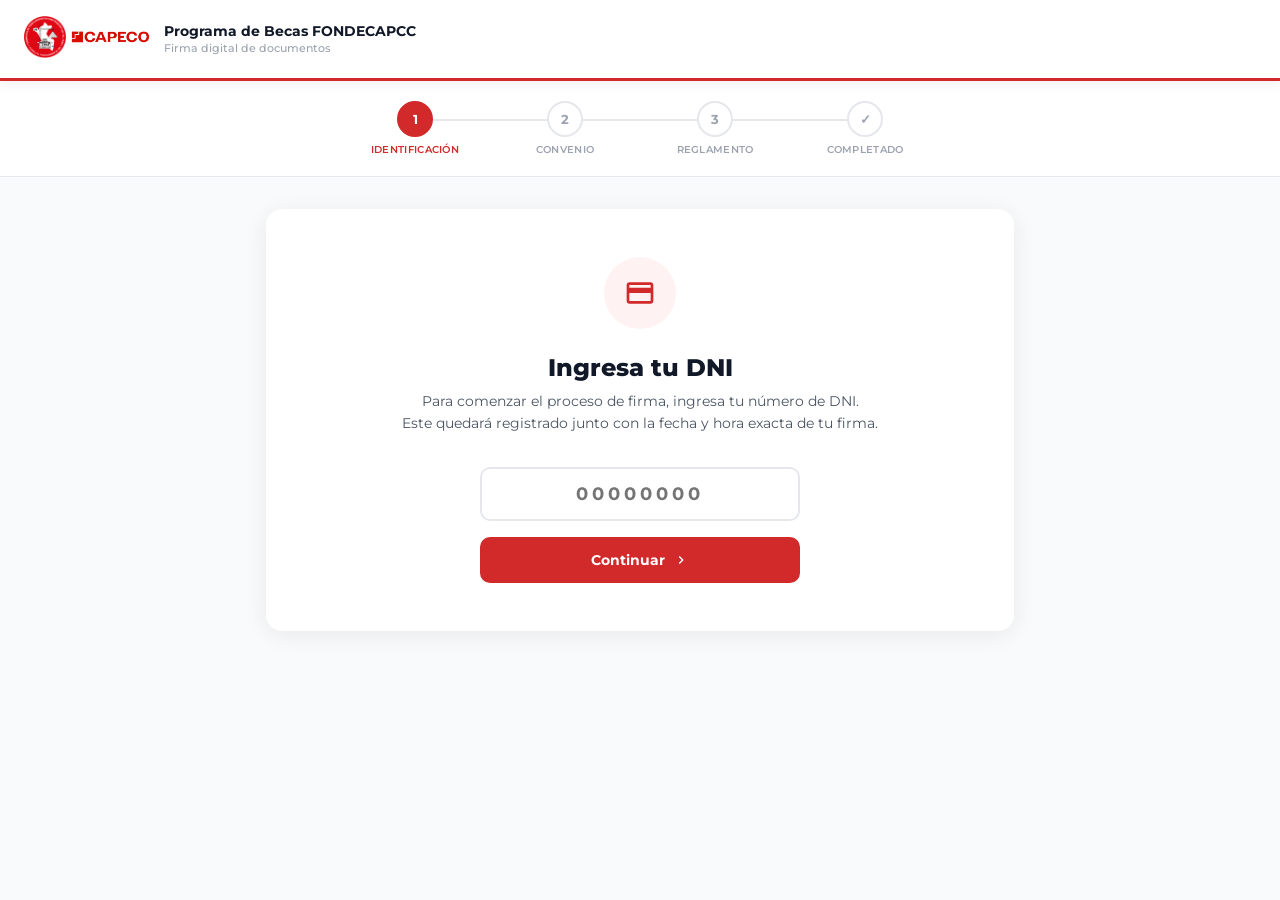
==== firma-convenio.html @ 4af5b466 "Agregar página de firma digital convenio y reglamento" ====
<!doctype html>
<html lang="es">
  <head>
    <meta charset="UTF-8" />
    <meta name="viewport" content="width=device-width, initial-scale=1.0" />
    <title>Firma de Documentos — Programa de Becas FONDECAPCC</title>
    <link rel="icon" type="image/png" href="img/logo-FTCCP.png" />
    <link
      href="https://fonts.googleapis.com/css2?family=Montserrat:wght@400;500;600;700;800&family=Lora:ital,wght@0,400;0,600;1,400&display=swap"
      rel="stylesheet"
    />
    <style>
      :root {
        --red: #d2292a;
        --red-dark: #a81f20;
        --green: #2d6a4f;
        --green-light: #52b788;
        --gray-50: #f9fafb;
        --gray-100: #f3f4f6;
        --gray-200: #e5e7eb;
        --gray-400: #9ca3af;
        --gray-600: #4b5563;
        --gray-800: #1f2937;
        --gray-900: #111827;
        --white: #ffffff;
      }

      * {
        box-sizing: border-box;
        margin: 0;
        padding: 0;
      }

      body {
        font-family: "Montserrat", sans-serif;
        background: var(--gray-50);
        color: var(--gray-800);
        min-height: 100vh;
      }

      /* ── HEADER ── */
      .header {
        background: var(--white);
        border-bottom: 3px solid var(--red);
        padding: 16px 24px;
        display: flex;
        align-items: center;
        gap: 14px;
        position: sticky;
        top: 0;
        z-index: 100;
        box-shadow: 0 2px 12px rgba(0, 0, 0, 0.07);
      }
      .header-logo {
        width: 38px;
        height: 38px;
        background: var(--red);
        border-radius: 8px;
        display: flex;
        align-items: center;
        justify-content: center;
      }
      .header-title {
        font-size: 14px;
        font-weight: 700;
        color: var(--gray-900);
        line-height: 1.3;
      }
      .header-title span {
        display: block;
        font-size: 11px;
        font-weight: 500;
        color: var(--gray-400);
        margin-top: 1px;
      }

      .doc-scroll ol {
        margin: 8px 0 12px 0;
        padding-left: 0;
        list-style: none;
        counter-reset: item;
      }
      .doc-scroll ol li {
        counter-increment: item;
        display: table;
        margin-bottom: 6px;
        text-align: justify;
      }
      .doc-scroll ol li::before {
        content: counter(item) ".";
        display: table-cell;
        padding-right: 10px;
        white-space: nowrap;
        font-weight: 500;
      }

      /* ── PROGRESS BAR ── */
      .progress-wrap {
        background: var(--white);
        border-bottom: 1px solid var(--gray-200);
        padding: 20px 24px;
      }
      .progress-steps {
        display: flex;
        align-items: center;
        max-width: 600px;
        margin: 0 auto;
        gap: 0;
      }
      .step {
        display: flex;
        flex-direction: column;
        align-items: center;
        gap: 6px;
        flex: 1;
        position: relative;
      }
      .step:not(:last-child)::after {
        content: "";
        position: absolute;
        top: 18px;
        left: 50%;
        width: 100%;
        height: 2px;
        background: var(--gray-200);
        z-index: 0;
        transition: background 0.4s;
      }
      .step.done:not(:last-child)::after {
        background: var(--green-light);
      }
      .step-circle {
        width: 36px;
        height: 36px;
        border-radius: 50%;
        border: 2px solid var(--gray-200);
        background: var(--white);
        display: flex;
        align-items: center;
        justify-content: center;
        font-size: 13px;
        font-weight: 700;
        color: var(--gray-400);
        position: relative;
        z-index: 1;
        transition: all 0.3s;
      }
      .step.active .step-circle {
        border-color: var(--red);
        background: var(--red);
        color: var(--white);
      }
      .step.done .step-circle {
        border-color: var(--green-light);
        background: var(--green-light);
        color: var(--white);
      }
      .step-label {
        font-size: 10px;
        font-weight: 600;
        color: var(--gray-400);
        text-align: center;
        letter-spacing: 0.3px;
        text-transform: uppercase;
      }
      .step.active .step-label {
        color: var(--red);
      }
      .step.done .step-label {
        color: var(--green);
      }

      /* ── MAIN ── */
      .main {
        max-width: 780px;
        margin: 0 auto;
        padding: 32px 16px 60px;
      }

      /* ── DNI STEP ── */
      .dni-card {
        background: var(--white);
        border-radius: 16px;
        padding: 48px 40px;
        box-shadow: 0 4px 24px rgba(0, 0, 0, 0.07);
        text-align: center;
      }
      .dni-icon {
        width: 72px;
        height: 72px;
        background: #fef2f2;
        border-radius: 50%;
        display: flex;
        align-items: center;
        justify-content: center;
        margin: 0 auto 24px;
      }
      .dni-card h2 {
        font-size: 24px;
        font-weight: 800;
        color: var(--gray-900);
        margin-bottom: 8px;
      }
      .dni-card p {
        font-size: 14px;
        color: var(--gray-600);
        margin-bottom: 32px;
        line-height: 1.6;
      }
      .dni-input-wrap {
        position: relative;
        max-width: 320px;
        margin: 0 auto 12px;
      }
      .dni-input {
        width: 100%;
        padding: 14px 20px;
        font-size: 18px;
        font-weight: 700;
        font-family: "Montserrat", sans-serif;
        border: 2px solid var(--gray-200);
        border-radius: 10px;
        text-align: center;
        letter-spacing: 4px;
        outline: none;
        transition: border-color 0.2s;
      }
      .dni-input:focus {
        border-color: var(--red);
      }
      .dni-input.error {
        border-color: #ef4444;
      }
      .error-msg {
        font-size: 12px;
        color: #ef4444;
        margin-top: 6px;
        display: none;
      }
      .error-msg.show {
        display: block;
      }

      /* ── DOCUMENTO CARD ── */
      .doc-card {
        background: var(--white);
        border-radius: 16px;
        box-shadow: 0 4px 24px rgba(0, 0, 0, 0.07);
        overflow: hidden;
      }
      .doc-header {
        background: var(--red);
        padding: 24px 32px;
        display: flex;
        align-items: center;
        gap: 16px;
      }
      .doc-header-icon {
        width: 48px;
        height: 48px;
        background: rgba(255, 255, 255, 0.2);
        border-radius: 10px;
        display: flex;
        align-items: center;
        justify-content: center;
        flex-shrink: 0;
      }
      .doc-header-text h2 {
        font-size: 18px;
        font-weight: 800;
        color: var(--white);
      }
      .doc-header-text p {
        font-size: 12px;
        color: rgba(255, 255, 255, 0.75);
        margin-top: 3px;
      }

      .doc-body {
        padding: 32px;
      }

      .becario-info {
        background: var(--gray-50);
        border: 1px solid var(--gray-200);
        border-radius: 10px;
        padding: 14px 20px;
        margin-bottom: 24px;
        display: flex;
        align-items: center;
        gap: 10px;
        font-size: 13px;
      }
      .becario-info strong {
        color: var(--gray-900);
      }
      .becario-info span {
        color: var(--gray-600);
      }
      .dni-badge {
        background: var(--red);
        color: var(--white);
        font-size: 11px;
        font-weight: 700;
        padding: 3px 10px;
        border-radius: 20px;
        letter-spacing: 1px;
      }

      /* ── DOCUMENTO SCROLL ── */
      .doc-scroll-wrap {
        position: relative;
        margin-bottom: 24px;
      }
      .doc-scroll {
        height: 420px;
        overflow-y: auto;
        border: 1px solid var(--gray-200);
        border-radius: 10px;
        padding: 28px 32px;
        font-family: "Lora", serif;
        font-size: 13.5px;
        line-height: 1.85;
        color: var(--gray-800);
        background: #fffdf9;
        scroll-behavior: smooth;
      }
      .doc-scroll::-webkit-scrollbar {
        width: 6px;
      }
      .doc-scroll::-webkit-scrollbar-track {
        background: var(--gray-100);
        border-radius: 3px;
      }
      .doc-scroll::-webkit-scrollbar-thumb {
        background: var(--gray-400);
        border-radius: 3px;
      }

      .doc-scroll h1 {
        font-family: "Montserrat", sans-serif;
        font-size: 15px;
        font-weight: 800;
        color: var(--red);
        text-align: center;
        margin-bottom: 24px;
        letter-spacing: 0.5px;
      }
      .doc-scroll h2 {
        font-family: "Montserrat", sans-serif;
        font-size: 12px;
        font-weight: 800;
        color: var(--gray-900);
        margin: 20px 0 8px;
        letter-spacing: 0.5px;
        text-transform: uppercase;
      }
      .doc-scroll h3 {
        font-family: "Montserrat", sans-serif;
        font-size: 12px;
        font-weight: 700;
        color: var(--gray-700);
        margin: 16px 0 6px;
      }
      .doc-scroll p {
        margin-bottom: 10px;
      }
      .doc-scroll ul {
        margin: 8px 0 12px 20px;
      }
      .doc-scroll ul li {
        margin-bottom: 4px;
      }

      .scroll-indicator {
        position: absolute;
        bottom: 0;
        left: 0;
        right: 0;
        height: 60px;
        background: linear-gradient(
          to top,
          rgba(255, 253, 249, 1),
          rgba(255, 253, 249, 0)
        );
        border-radius: 0 0 10px 10px;
        display: flex;
        align-items: flex-end;
        justify-content: center;
        padding-bottom: 10px;
        pointer-events: none;
        transition: opacity 0.3s;
      }
      .scroll-indicator.hidden {
        opacity: 0;
      }
      .scroll-indicator span {
        font-size: 11px;
        font-weight: 600;
        color: var(--gray-400);
        display: flex;
        align-items: center;
        gap: 4px;
      }

      /* ── CHECKBOX ACEPTAR ── */
      .accept-box {
        border: 2px solid var(--gray-200);
        border-radius: 12px;
        padding: 20px 24px;
        margin-bottom: 28px;
        transition:
          border-color 0.2s,
          background 0.2s;
      }
      .accept-box.checked {
        border-color: var(--green-light);
        background: #f0fdf4;
      }
      .accept-label {
        display: flex;
        align-items: flex-start;
        gap: 14px;
        cursor: pointer;
      }
      .accept-checkbox {
        width: 22px;
        height: 22px;
        flex-shrink: 0;
        accent-color: var(--green);
        cursor: pointer;
        margin-top: 2px;
      }
      .accept-text {
        font-size: 13px;
        color: var(--gray-700);
        line-height: 1.6;
        font-weight: 500;
      }
      .accept-text strong {
        color: var(--gray-900);
      }

      /* ── TIMESTAMP CHIP ── */
      .timestamp-chip {
        display: none;
        align-items: center;
        gap: 8px;
        background: #f0fdf4;
        border: 1px solid #86efac;
        border-radius: 8px;
        padding: 10px 16px;
        margin-top: 12px;
        font-size: 12px;
        color: var(--green);
        font-weight: 600;
      }
      .timestamp-chip.show {
        display: flex;
      }

      /* ── BOTONES ── */
      .btn-primary {
        display: inline-flex;
        align-items: center;
        justify-content: center;
        gap: 8px;
        background: var(--red);
        color: var(--white);
        padding: 14px 32px;
        border-radius: 10px;
        font-size: 14px;
        font-weight: 700;
        font-family: "Montserrat", sans-serif;
        border: none;
        cursor: pointer;
        transition:
          background 0.2s,
          transform 0.15s,
          opacity 0.2s;
        width: 100%;
      }
      .btn-primary:hover:not(:disabled) {
        background: var(--red-dark);
        transform: translateY(-1px);
      }
      .btn-primary:disabled {
        opacity: 0.4;
        cursor: not-allowed;
        transform: none;
      }
      .btn-primary.green {
        background: var(--green);
      }
      .btn-primary.green:hover:not(:disabled) {
        background: #1b4332;
      }

      .btn-secondary {
        display: inline-flex;
        align-items: center;
        justify-content: center;
        gap: 8px;
        background: transparent;
        color: var(--gray-600);
        padding: 14px 24px;
        border-radius: 10px;
        font-size: 14px;
        font-weight: 600;
        font-family: "Montserrat", sans-serif;
        border: 2px solid var(--gray-200);
        cursor: pointer;
        transition: all 0.2s;
      }
      .btn-secondary:hover {
        border-color: var(--gray-400);
        color: var(--gray-800);
      }

      .btn-row {
        display: flex;
        gap: 12px;
        flex-wrap: wrap;
      }
      .btn-row .btn-primary {
        flex: 1;
      }

      /* ── STEP OCULTOS ── */
      .step-panel {
        display: none;
      }
      .step-panel.active {
        display: block;
      }

      /* ── ÉXITO ── */
      .success-card {
        background: var(--white);
        border-radius: 16px;
        padding: 60px 40px;
        box-shadow: 0 4px 24px rgba(0, 0, 0, 0.07);
        text-align: center;
      }
      .success-icon {
        width: 88px;
        height: 88px;
        background: #f0fdf4;
        border-radius: 50%;
        display: flex;
        align-items: center;
        justify-content: center;
        margin: 0 auto 28px;
        animation: pop 0.5s cubic-bezier(0.175, 0.885, 0.32, 1.275);
      }
      @keyframes pop {
        0% {
          transform: scale(0);
          opacity: 0;
        }
        100% {
          transform: scale(1);
          opacity: 1;
        }
      }
      .success-card h2 {
        font-size: 26px;
        font-weight: 800;
        color: var(--gray-900);
        margin-bottom: 12px;
      }
      .success-card p {
        font-size: 14px;
        color: var(--gray-600);
        line-height: 1.7;
        margin-bottom: 32px;
        max-width: 420px;
        margin-left: auto;
        margin-right: auto;
      }
      .success-details {
        background: var(--gray-50);
        border: 1px solid var(--gray-200);
        border-radius: 12px;
        padding: 20px 24px;
        margin-bottom: 28px;
        text-align: left;
        max-width: 420px;
        margin-left: auto;
        margin-right: auto;
      }
      .success-detail-row {
        display: flex;
        justify-content: space-between;
        align-items: center;
        padding: 8px 0;
        border-bottom: 1px solid var(--gray-200);
        font-size: 13px;
      }
      .success-detail-row:last-child {
        border-bottom: none;
      }
      .success-detail-row .label {
        color: var(--gray-600);
        font-weight: 500;
      }
      .success-detail-row .value {
        color: var(--gray-900);
        font-weight: 700;
      }
      .value.green {
        color: var(--green);
      }

      /* ── LOADING ── */
      .loading-overlay {
        display: none;
        position: fixed;
        inset: 0;
        background: rgba(255, 255, 255, 0.85);
        z-index: 999;
        align-items: center;
        justify-content: center;
        flex-direction: column;
        gap: 16px;
      }
      .loading-overlay.show {
        display: flex;
      }
      .spinner {
        width: 48px;
        height: 48px;
        border: 4px solid var(--gray-200);
        border-top-color: var(--red);
        border-radius: 50%;
        animation: spin 0.8s linear infinite;
      }
      @keyframes spin {
        to {
          transform: rotate(360deg);
        }
      }
      .loading-text {
        font-size: 14px;
        font-weight: 600;
        color: var(--gray-600);
      }

      /* ── RESPONSIVE ── */
      @media (max-width: 600px) {
        .doc-body {
          padding: 20px 16px;
        }
        .doc-scroll {
          padding: 20px 16px;
          height: 340px;
        }
        .dni-card {
          padding: 32px 20px;
        }
        .success-card {
          padding: 40px 20px;
        }
        .btn-row {
          flex-direction: column-reverse;
        }
      }
    </style>
  </head>
  <body>
    <!-- LOADING -->
    <div class="loading-overlay" id="loadingOverlay">
      <div class="spinner"></div>
      <div class="loading-text">Registrando firma...</div>
    </div>

    <!-- HEADER -->
    <div class="header">
      <div class="nav-logos">
        <img
          src="img/logo-FTCCP.png"
          alt="Logo FTCCP"
          style="width: 42px; height: 42px; object-fit: contain"
        />
        <img
          src="img/logo-Capeco.png"
          alt="Logo CAPECO"
          style="width: 80px; height: 42px; object-fit: contain"
        />
      </div>
      <div class="header-title">
        Programa de Becas FONDECAPCC
        <span>Firma digital de documentos</span>
      </div>
    </div>

    <!-- PROGRESS -->
    <div class="progress-wrap">
      <div class="progress-steps">
        <div class="step active" id="pStep0">
          <div class="step-circle">1</div>
          <div class="step-label">Identificación</div>
        </div>
        <div class="step" id="pStep1">
          <div class="step-circle">2</div>
          <div class="step-label">Convenio</div>
        </div>
        <div class="step" id="pStep2">
          <div class="step-circle">3</div>
          <div class="step-label">Reglamento</div>
        </div>
        <div class="step" id="pStep3">
          <div class="step-circle">✓</div>
          <div class="step-label">Completado</div>
        </div>
      </div>
    </div>

    <div class="main">
      <!-- ═══ PASO 0: DNI ═══ -->
      <div class="step-panel active" id="panel0">
        <div class="dni-card">
          <div class="dni-icon">
            <svg width="32" height="32" fill="#d2292a" viewBox="0 0 24 24">
              <path
                d="M20 4H4c-1.11 0-2 .89-2 2v12c0 1.11.89 2 2 2h16c1.11 0 2-.89 2-2V6c0-1.11-.89-2-2-2zm0 14H4v-6h16v6zm0-10H4V6h16v2z"
              />
            </svg>
          </div>
          <h2>Ingresa tu DNI</h2>
          <p>
            Para comenzar el proceso de firma, ingresa tu número de DNI.<br />Este
            quedará registrado junto con la fecha y hora exacta de tu firma.
          </p>
          <div class="dni-input-wrap">
            <input
              type="text"
              id="dniInput"
              class="dni-input"
              placeholder="00000000"
              maxlength="8"
              inputmode="numeric"
            />
            <div class="error-msg" id="dniError">
              Ingresa un DNI válido de 8 dígitos.
            </div>
          </div>
          <button
            class="btn-primary"
            onclick="validarDNI()"
            style="max-width: 320px; margin: 16px auto 0; display: flex"
          >
            Continuar
            <svg width="16" height="16" fill="currentColor" viewBox="0 0 24 24">
              <path d="M8.59 16.59L13.17 12 8.59 7.41 10 6l6 6-6 6z" />
            </svg>
          </button>
        </div>
      </div>

      <!-- ═══ PASO 1: CONVENIO ═══ -->
      <div class="step-panel" id="panel1">
        <div class="doc-card">
          <div class="doc-header">
            <div class="doc-header-icon">
              <svg width="26" height="26" fill="#fff" viewBox="0 0 24 24">
                <path
                  d="M14 2H6c-1.1 0-1.99.9-1.99 2L4 20c0 1.1.89 2 1.99 2H18c1.1 0 2-.9 2-2V8l-6-6zm2 16H8v-2h8v2zm0-4H8v-2h8v2zm-3-5V3.5L18.5 9H13z"
                />
              </svg>
            </div>
            <div class="doc-header-text">
              <h2>Convenio de Beca</h2>
              <p>Documento 1 de 2 — Lee completamente antes de aceptar</p>
            </div>
          </div>

          <div class="doc-body">
            <div class="becario-info">
              <svg width="16" height="16" fill="#9ca3af" viewBox="0 0 24 24">
                <path
                  d="M12 12c2.21 0 4-1.79 4-4s-1.79-4-4-4-4 1.79-4 4 1.79 4 4 4zm0 2c-2.67 0-8 1.34-8 4v2h16v-2c0-2.66-5.33-4-8-4z"
                />
              </svg>
              <span>Becario/a con DNI</span>
              <span class="dni-badge" id="dniBadge1">—</span>
            </div>

            <div class="doc-scroll-wrap">
              <div
                class="doc-scroll"
                id="scrollConvenio"
                onscroll="checkScroll('scrollConvenio', 'indicatorConvenio')"
              >
                <h1>CONVENIO — PROGRAMA DE BECAS FONDECAPCC</h1>

                <h2>I. IDENTIFICACIÓN DE LAS PARTES</h2>
                <p>
                  De una parte: <strong>FONDECAPCC</strong> – Fondo de
                  Capacitación para el Sector Construcción Civil, en adelante,
                  LA ENTIDAD OTORGANTE.
                </p>
                <p>
                  Y de la otra: <strong>EL/LA BECARIO/A</strong>, identificado/a
                  con DNI N.°
                  <span
                    id="dniConvenio"
                    style="font-weight: 700; color: #d2292a"
                    >____________</span
                  >, quien ha sido seleccionado/a para participar en el Programa
                  de Becas FONDECAPCC.
                </p>
                <p>
                  Ambas partes acuerdan suscribir el presente Convenio de Beca.
                </p>

                <h2>II. OBJETO DEL CONVENIO</h2>
                <p>
                  El presente convenio tiene como objeto formalizar el
                  otorgamiento de una beca de estudios financiada por LA ENTIDAD
                  OTORGANTE, para que EL/LA BECARIO/A realice estudios en
                  programas ofrecidos por el Instituto CAPECO y validados por LA
                  ENTIDAD OTORGANTE, bajo condiciones de desempeño, permanencia
                  y cumplimiento establecidas en el presente documento y en los
                  reglamentos de la institución educativa.
                </p>

                <h2>III. MARCO INSTITUCIONAL</h2>
                <ol>
                  <li>
                    EL/LA BECARIO/A realizará sus estudios en el Instituto
                    CAPECO.
                  </li>
                  <li>
                    LA ENTIDAD OTORGANTE financia parcialmente los estudios,
                    mientras que la gestión académica y administrativa
                    corresponde al Instituto CAPECO.
                  </li>
                  <li>
                    EL/LA BECARIO/A se compromete a cumplir con todos los
                    reglamentos, disposiciones académicas, administrativas y
                    disciplinarias del Instituto CAPECO.
                  </li>
                  <li>
                    LA ENTIDAD OTORGANTE podrá verificar en cualquier momento la
                    veracidad de la información proporcionada por EL/LA
                    BECARIO/A durante la permanencia en el programa. En caso de
                    detectarse información falsa, incompleta o inconsistente, se
                    podrá disponer el retiro inmediato de la beca, sin perjuicio
                    de las acciones correspondientes.
                  </li>
                  <li>
                    LA ENTIDAD OTORGANTE se alinea a las disposiciones del
                    Instituto CAPECO en lo referido a matrícula, evaluaciones,
                    pagos, sanciones y continuidad académica.
                  </li>
                  <li>
                    LA ENTIDAD OTORGANTE podrá actualizar las condiciones del
                    programa, reglamentos o lineamientos operativos, los cuales
                    serán comunicados oportunamente y resultarán aplicables
                    al/la becario/a.
                  </li>
                </ol>

                <h2>IV. CLÁUSULAS DEL CONVENIO</h2>

                <h3>PRIMERO: ALCANCE DE LA BECA</h3>
                <ol>
                  <li>
                    La beca consiste en el financiamiento del
                    <strong>80% de los costos académicos</strong> del programa
                    de estudios. Quedan expresamente excluidos de la subvención
                    los siguientes conceptos, los cuales deben ser asumidos
                    íntegramente por el becario:
                    <div style="padding-left: 20px; margin-top: 6px">
                      <div
                        style="display: table; margin-bottom: 4px; width: 100%"
                      >
                        <span
                          style="
                            display: table-cell;
                            padding-right: 6px;
                            white-space: nowrap;
                            min-width: 24px;
                          "
                          >1.1</span
                        >
                        <span style="display: table-cell"
                          >Materiales de estudio, útiles, herramientas y
                          demás.</span
                        >
                      </div>
                      <div
                        style="display: table; margin-bottom: 4px; width: 100%"
                      >
                        <span
                          style="
                            display: table-cell;
                            padding-right: 6px;
                            white-space: nowrap;
                            min-width: 24px;
                          "
                          >1.2</span
                        >
                        <span style="display: table-cell"
                          >Derechos de examen de subsanación.</span
                        >
                      </div>
                    </div>
                  </li>
                  <li>
                    EL/LA BECARIO/A asume el compromiso de cubrir el 20%
                    restante (copago), conforme al cronograma de pagos del
                    Instituto CAPECO.
                  </li>
                  <li>
                    LA ENTIDAD OTORGANTE podrá modificar las condiciones del
                    financiamiento únicamente por causas justificadas
                    relacionadas a la disponibilidad presupuestal o ajustes del
                    programa, las cuales serán comunicadas oportunamente al/la
                    becario/a. Dichas modificaciones no afectarán de manera
                    retroactiva los periodos académicos ya iniciados.
                  </li>
                </ol>

                <h3>SEGUNDO: DURACIÓN DE LA BECA</h3>
                <ol>
                  <li>
                    La beca tendrá una duración equivalente al periodo académico
                    regular del programa de estudios.
                  </li>
                  <li>
                    Se podrá considerar una tolerancia máxima de hasta dos (2)
                    ciclos adicionales, únicamente en casos debidamente
                    sustentados (salud, motivos económicos o familiares, u otras
                    situaciones evaluadas).
                  </li>
                  <li>
                    Durante los ciclos adicionales, la continuidad del
                    financiamiento estará sujeta a evaluación de LA ENTIDAD
                    OTORGANTE.
                  </li>
                </ol>

                <h3>TERCERO: RENOVACIÓN (POR CICLO)</h3>
                <p>
                  La evaluación para la renovación de la beca se realizará al
                  finalizar cada ciclo académico y determinará la continuidad
                  del beneficio para el siguiente ciclo.
                </p>

                <p><strong>Criterios:</strong></p>
                <ol>
                  <li>
                    Cumplimiento total de los criterios: renovación de la beca.
                  </li>
                  <li>
                    Incumplimiento de requisitos no académicos: podrá
                    determinarse la renovación condicionada por un (1) ciclo
                    académico o la pérdida de la beca, según la gravedad del
                    incumplimiento.
                  </li>
                  <li>
                    Incumplimiento de requisitos académicos (desaprobación de
                    cursos): implica la pérdida de la beca, en concordancia con
                    las disposiciones del Instituto CAPECO.
                  </li>
                </ol>

                <p>
                  Se consideran actividades del programa: talleres, mentorías,
                  sesiones formativas, reuniones de seguimiento y otras
                  convocadas formalmente por LA ENTIDAD OTORGANTE.
                </p>

                <p><strong>Resultados:</strong></p>
                <ul>
                  <li>Cumplimiento total → Renovación automática</li>
                  <li>
                    Incumplimiento de un criterio → Renovación condicionada
                  </li>
                  <li>
                    Incumplimiento de dos o más criterios → Pérdida de la beca
                  </li>
                </ul>

                <p><strong>Renovación condicionada:</strong></p>
                <p>
                  Se otorgará por un (1) ciclo académico, durante el cual EL/LA
                  BECARIO/A deberá cumplir la totalidad de los criterios. El
                  incumplimiento durante este periodo implicará la pérdida
                  definitiva de la beca.
                </p>

                <h3>CUARTO: OBLIGACIONES DEL/LA BECARIO/A</h3>
                <p>EL/LA BECARIO/A se compromete a:</p>
                <ol>
                  <li>
                    Cumplir con el reglamento del Programa de Becas y del
                    Instituto CAPECO.
                  </li>
                  <li>
                    Mantener un rendimiento académico satisfactorio (sin
                    desaprobar cursos).
                  </li>
                  <li>Cumplir con el cronograma de pagos del copago.</li>
                  <li>
                    Participar activamente en las actividades del programa.
                  </li>
                  <li>
                    Utilizar el beneficio exclusivamente para fines educativos.
                  </li>
                  <li>
                    Informar oportunamente cualquier situación que afecte su
                    continuidad académica.
                  </li>
                </ol>
                <p>
                  Mantener actualizada su información de contacto y revisar
                  periódicamente los canales de comunicación oficiales.
                </p>

                <h3>QUINTO: COMPROMISOS DE LA ENTIDAD OTORGANTE</h3>
                <p>LA ENTIDAD OTORGANTE se compromete a:</p>
                <ol>
                  <li>Otorgar el beneficio conforme a lo establecido.</li>
                  <li>Realizar seguimiento académico y formativo.</li>
                  <li>Brindar información oportuna sobre el programa.</li>
                  <li>Evaluar casos excepcionales.</li>
                </ol>

                <h3>SEXTO: SEGUIMIENTO DEL PROGRAMA</h3>
                <p>
                  LA ENTIDAD OTORGANTE realizará seguimiento mediante
                  evaluaciones periódicas, reportes académicos, reuniones y
                  espacios de acompañamiento. EL/LA BECARIO/A se compromete a
                  participar activamente en estos procesos.
                </p>

                <h3>SÉPTIMO: CONDICIONES ADMINISTRATIVAS</h3>
                <ol>
                  <li>
                    EL/LA BECARIO/A deberá cumplir con el cronograma de pagos
                    del Instituto CAPECO.
                  </li>
                  <li>
                    En caso de retraso, se aplicarán las condiciones del
                    Instituto CAPECO, incluyendo mora diaria.
                  </li>
                  <li>
                    Para matricularse en el siguiente ciclo, deberá estar al día
                    en todos sus pagos, incluyendo moras.
                  </li>
                  <li>
                    LA ENTIDAD OTORGANTE se rige por las disposiciones del
                    Instituto CAPECO.
                  </li>
                  <li>
                    El incumplimiento de estas condiciones impedirá la
                    renovación de la beca para el siguiente ciclo.
                  </li>
                </ol>

                <h3>OCTAVO: SUSPENSIÓN, CAMBIO Y RENUNCIA</h3>
                <ol>
                  <li>
                    La suspensión de estudios será permitida únicamente por
                    causas justificadas.
                  </li>
                  <li>
                    El cambio de carrera será permitido únicamente una (1) vez,
                    exclusivamente durante el primer ciclo académico, y sujeto a
                    evaluación y aprobación de LA ENTIDAD OTORGANTE.
                  </li>
                  <li>
                    Fuera de este plazo, no se permitirán cambios de carrera.
                  </li>
                  <li>
                    La renuncia voluntaria deberá comunicarse formalmente.
                  </li>
                </ol>

                <h3>NOVENO: PÉRDIDA DE LA BECA</h3>
                <p>Se perderá la beca en los siguientes casos:</p>
                <ol>
                  <li>Abandono de estudios.</li>
                  <li>Desaprobación de uno o más cursos.</li>
                  <li>Incumplimiento de pagos.</li>
                  <li>Sanciones disciplinarias.</li>
                  <li>Incumplimiento reiterado de obligaciones.</li>
                </ol>
                <p>
                  La pérdida de la beca
                  <strong
                    >no genera derecho a compensación, indemnización ni reclamo
                    alguno</strong
                  >
                  por parte del/la becario/a.
                </p>

                <h3>DÉCIMO: DATOS PERSONALES</h3>
                <p>
                  EL/LA BECARIO/A autoriza el uso de sus datos personales
                  conforme a la normativa peruana vigente, exclusivamente para
                  fines del programa.
                </p>

                <h3>DÉCIMO PRIMERO: USO DE IMAGEN Y TESTIMONIOS</h3>
                <p>
                  Autoriza el uso de imagen y testimonios para fines
                  institucionales.
                </p>

                <h3>DÉCIMO SEGUNDO: COMPROMISO POST-BECA</h3>
                <p>
                  Podrá participar voluntariamente como mentor/a o embajador/a
                  del programa.
                </p>

                <h3>DÉCIMO TERCERO: FUERZA MAYOR</h3>
                <p>
                  Ninguna de las partes será responsable por incumplimientos por
                  causas de fuerza mayor. Se coordinarán medidas para ajustar el
                  cumplimiento del convenio.
                </p>

                <h3>DÉCIMO CUARTO: RESOLUCIÓN DEL CONVENIO</h3>
                <p>
                  Podrá resolverse por incumplimiento, pérdida de la beca o
                  mutuo acuerdo.
                </p>

                <h3>DÉCIMO QUINTO: CASOS NO PREVISTOS</h3>
                <p>Serán evaluados por LA ENTIDAD OTORGANTE.</p>

                <h3>DÉCIMO SEXTO: COMPROMISO ACTIVO DEL/LA BECARIO/A</h3>
                <p>
                  EL/LA BECARIO/A se compromete a participar activamente en su
                  proceso formativo y a comunicar oportunamente cualquier
                  dificultad que afecte su continuidad.
                </p>

                <h3>DÉCIMO SÉPTIMO: MEDIDAS PREVENTIVAS</h3>
                <p>
                  LA ENTIDAD OTORGANTE podrá implementar acciones de
                  acompañamiento ante riesgos identificados.
                </p>

                <h3>DÉCIMO OCTAVO: CONTINUIDAD DEL PROGRAMA</h3>
                <p>
                  LA ENTIDAD OTORGANTE se compromete a procurar la continuidad
                  del programa; no obstante, se reserva el derecho de modificar,
                  suspender o dar por finalizado el programa por causas
                  justificadas o excepcionales, comprometiéndose a comunicar
                  cualquier cambio con la debida anticipación a los/las
                  becarios/as.
                </p>
                <p>
                  Toda modificación, suspensión o finalización del programa se
                  notificará por escrito al/los becario(s) a través de correo
                  electrónico oficial y/o carta física, garantizando constancia
                  de la comunicación.
                </p>

                <h3>DÉCIMO NOVENO: COMUNICACIONES</h3>
                <p>
                  Toda comunicación formal se realizará a través de los
                  siguientes canales oficiales:
                </p>
                <ul>
                  <li>
                    Correo electrónico: <strong>becas@fondecapcc.pe</strong>
                  </li>
                  <li>WhatsApp institucional: <strong>962 323 888</strong></li>
                </ul>

                <h3>VIGÉSIMO: NATURALEZA DE LA BECA</h3>
                <p>
                  La beca es personal e intransferible y no podrá ser cedida a
                  terceros.
                </p>
                <p>
                  Todas las obligaciones y derechos del/la becario/a se regirán
                  de manera complementaria por lo dispuesto en el Reglamento del
                  Programa de Becas FONDECAPCC.
                </p>

                <h2>V. DISPOSICIONES FINALES</h2>
                <ol>
                  <li>El convenio entra en vigencia desde su firma.</li>
                  <li>
                    La firma es condición obligatoria para acceder a la beca.
                  </li>
                  <li>El beneficio se hace efectivo desde la matrícula.</li>
                  <li>Se rige por las leyes de la República del Perú.</li>
                  <li>
                    EL/LA BECARIO/A declara haber leído y aceptado todas las
                    condiciones.
                  </li>
                </ol>
                <p>
                  <strong
                    >EL/LA BECARIO/A declara haber leído y aceptado todas las
                    condiciones del presente convenio.</strong
                  >
                </p>
              </div>
              <div class="scroll-indicator" id="indicatorConvenio">
                <span>
                  <svg
                    width="14"
                    height="14"
                    fill="currentColor"
                    viewBox="0 0 24 24"
                  >
                    <path d="M7.41 8.59L12 13.17l4.59-4.58L18 10l-6 6-6-6z" />
                  </svg>
                  Desplázate para leer todo el documento
                </span>
              </div>
            </div>

            <div class="accept-box" id="acceptBox1">
              <label class="accept-label">
                <input
                  type="checkbox"
                  class="accept-checkbox"
                  id="checkConvenio"
                  onchange="
                    toggleAccept(
                      'checkConvenio',
                      'acceptBox1',
                      'ts1',
                      'btnConvenio',
                    )
                  "
                />
                <span class="accept-text">
                  He leído y comprendido íntegramente el
                  <strong>Convenio de Beca FONDECAPCC</strong> y acepto
                  voluntariamente todas sus cláusulas y condiciones. Entiendo
                  que esta aceptación tiene validez legal y quedará registrada
                  con mi DNI, fecha y hora exacta.
                </span>
              </label>
              <div class="timestamp-chip" id="ts1">
                <svg
                  width="14"
                  height="14"
                  fill="currentColor"
                  viewBox="0 0 24 24"
                >
                  <path
                    d="M9 16.17L4.83 12l-1.42 1.41L9 19 21 7l-1.41-1.41L9 16.17z"
                  />
                </svg>
                <span id="ts1Text">—</span>
              </div>
            </div>

            <div class="btn-row">
              <button class="btn-secondary" onclick="goTo(0)">
                <svg
                  width="16"
                  height="16"
                  fill="currentColor"
                  viewBox="0 0 24 24"
                >
                  <path d="M15.41 16.59L10.83 12l4.58-4.59L14 6l-6 6 6 6z" />
                </svg>
                Atrás
              </button>
              <button
                class="btn-primary"
                id="btnConvenio"
                disabled
                onclick="goTo(2)"
              >
                Continuar al Reglamento
                <svg
                  width="16"
                  height="16"
                  fill="currentColor"
                  viewBox="0 0 24 24"
                >
                  <path d="M8.59 16.59L13.17 12 8.59 7.41 10 6l6 6-6 6z" />
                </svg>
              </button>
            </div>
          </div>
        </div>
      </div>

      <!-- ═══ PASO 2: REGLAMENTO ═══ -->
      <div class="step-panel" id="panel2">
        <div class="doc-card">
          <div class="doc-header" style="background: var(--green)">
            <div class="doc-header-icon">
              <svg width="26" height="26" fill="#fff" viewBox="0 0 24 24">
                <path
                  d="M12 1L3 5v6c0 5.55 3.84 10.74 9 12 5.16-1.26 9-6.45 9-12V5l-9-4zm0 10.99h7c-.53 4.12-3.28 7.79-7 8.94V12H5V6.3l7-3.11v8.8z"
                />
              </svg>
            </div>
            <div class="doc-header-text">
              <h2>Reglamento del Programa</h2>
              <p>Documento 2 de 2 — Lee completamente antes de aceptar</p>
            </div>
          </div>

          <div class="doc-body">
            <div class="becario-info">
              <svg width="16" height="16" fill="#9ca3af" viewBox="0 0 24 24">
                <path
                  d="M12 12c2.21 0 4-1.79 4-4s-1.79-4-4-4-4 1.79-4 4 1.79 4 4 4zm0 2c-2.67 0-8 1.34-8 4v2h16v-2c0-2.66-5.33-4-8-4z"
                />
              </svg>
              <span>Becario/a con DNI</span>
              <span class="dni-badge" id="dniBadge2">—</span>
            </div>

            <div class="doc-scroll-wrap">
              <div
                class="doc-scroll"
                id="scrollReglamento"
                onscroll="
                  checkScroll('scrollReglamento', 'indicatorReglamento')
                "
              >
                <h1>REGLAMENTO DEL PROGRAMA DE BECAS FONDECAPCC</h1>

                <h2>I. DISPOSICIONES GENERALES</h2>

                <h3>Artículo 1: OBJETO</h3>
                <p>
                  Regular las condiciones, requisitos, procedimientos, criterios
                  de evaluación y obligaciones aplicables al otorgamiento,
                  renovación, suspensión y pérdida del beneficio del Programa de
                  Becas FONDECAPCC.
                </p>

                <h3>Artículo 2: FINALIDAD</h3>
                <p>
                  Facilitar el acceso, permanencia y culminación de estudios
                  técnicos en el Instituto CAPECO, promoviendo el desarrollo de
                  competencias en el sector construcción, así como la mejora de
                  las oportunidades laborales de los/las beneficiarios/as, en
                  base a criterios de mérito y necesidad socioeconómica.
                </p>

                <h3>Artículo 3: BASE LEGAL</h3>
                <p>
                  El Programa de Becas FONDECAPCC se rige por las siguientes
                  disposiciones:
                </p>
                <ol>
                  <li>Normativa interna de FONDECAPCC.</li>
                  <li>Reglamento institucional del Instituto CAPECO.</li>
                  <li>
                    Convenios suscritos entre FONDECAPCC y el Instituto CAPECO.
                  </li>
                  <li>
                    Demás normas aplicables del ordenamiento jurídico peruano.
                  </li>
                </ol>

                <h3>Artículo 4: NATURALEZA DEL BENEFICIO</h3>
                <p>
                  La beca es un beneficio educativo de carácter no remunerativo,
                  condicionado y temporal, otorgado por FONDECAPCC, que no
                  genera vínculo laboral ni derechos adquiridos de carácter
                  permanente para el/la becario/a, y cuya continuidad está
                  sujeta al cumplimiento de las condiciones establecidas en el
                  presente reglamento.
                </p>

                <h3>Artículo 5: ALCANCE</h3>
                <p>
                  El presente reglamento es de cumplimiento obligatorio para
                  todos/as los/las postulantes y becarios/as del Programa de
                  Becas FONDECAPCC, desde su postulación hasta la finalización
                  de su participación en el programa.
                </p>

                <h2>II. BENEFICIO DE LA BECA</h2>

                <h3>Artículo 6: COBERTURA</h3>
                <p>
                  La beca cubre el <strong>ochenta por ciento (80%)</strong> del
                  costo de los estudios correspondiente a cada periodo académico
                  del programa de estudios aprobado.
                </p>
                <p>
                  El/la becario/a asume el
                  <strong>veinte por ciento (20%)</strong> restante (copago), el
                  cual deberá ser cancelado conforme al cronograma de pagos
                  establecido por el Instituto CAPECO.
                </p>
                <p>
                  El beneficio aplica únicamente para programas de estudio
                  ofrecidos por el Instituto CAPECO y previamente validados por
                  FONDECAPCC.
                </p>
                <p>
                  La beca no cubre otros costos asociados, tales como
                  materiales, certificaciones, trámites administrativos u otros
                  gastos adicionales que pudieran derivarse del programa de
                  estudios.
                </p>

                <h3>Artículo 7: VIGENCIA</h3>
                <p>
                  La beca se otorga por periodos académicos y su continuidad
                  será evaluada al finalizar cada ciclo, en función del
                  cumplimiento de los requisitos establecidos en el presente
                  reglamento y de las disposiciones académicas del Instituto
                  CAPECO.
                </p>
                <p>
                  La renovación del beneficio no es automática ni retroactiva, y
                  está sujeta a la disponibilidad de vacantes y presupuesto del
                  programa.
                </p>
                <p>
                  La beca no es acumulable con otros beneficios otorgados por
                  FONDECAPCC, salvo disposición expresa.
                </p>

                <h2>III. ÓRGANOS RESPONSABLES</h2>

                <h3>Artículo 8: ÓRGANO RESPONSABLE</h3>
                <p>
                  FONDECAPCC es el órgano responsable de la administración
                  integral del Programa de Becas, incluyendo la planificación,
                  convocatoria, evaluación, selección, seguimiento y toma de
                  decisiones respecto a la continuidad, suspensión o pérdida del
                  beneficio.
                </p>
                <p>
                  FONDECAPCC podrá apoyarse en el Instituto CAPECO u otros
                  aliados estratégicos para la ejecución de determinadas etapas
                  del proceso, sin que ello implique la transferencia de la
                  responsabilidad final sobre las decisiones del programa.
                </p>

                <h2>IV. ACCESO</h2>

                <h3>Artículo 9: REQUISITOS</h3>
                <p>
                  Para postular al Programa de Becas FONDECAPCC, los/las
                  postulantes deberán cumplir con los siguientes requisitos:
                </p>
                <ol>
                  <li>
                    Ser de nacionalidad peruana y tener dieciocho (18) años o
                    más al momento de la postulación.
                  </li>
                  <li>
                    Ser trabajador/a del sector construcción civil o hijo/a de
                    trabajador/a del sector construcción civil en el Perú.
                  </li>
                  <li>Contar con educación secundaria completa.</li>
                  <li>
                    No encontrarse matriculado/a, al momento de la postulación,
                    en otra carrera técnica o universitaria.
                  </li>
                  <li>
                    Contar con disponibilidad de tiempo para cumplir con las
                    actividades académicas del programa, en el turno asignado.
                  </li>
                </ol>
                <p>
                  El cumplimiento de los requisitos señalados será verificado
                  durante el proceso de evaluación. FONDECAPCC podrá solicitar
                  documentación sustentatoria en cualquier etapa del proceso de
                  postulación.
                </p>
                <p>
                  El incumplimiento de cualquiera de los requisitos establecidos
                  impedirá la continuidad del/la postulante en el proceso.
                </p>

                <h3>Artículo 10: PROCEDIMIENTO DE POSTULACIÓN</h3>
                <p>
                  El proceso de postulación al Programa de Becas FONDECAPCC es
                  de carácter competitivo y no garantiza la obtención de la
                  beca. Se desarrolla en las siguientes fases:
                </p>

                <p><strong>Fase 1: Postulación</strong></p>
                <p>
                  Los/las postulantes deberán completar, dentro de los plazos
                  establecidos en la convocatoria, los siguientes instrumentos
                  obligatorios:
                </p>

                <p><strong>a) Ficha de Postulación, que incluye:</strong></p>
                <ol>
                  <li>Registro de datos personales</li>
                  <li>Documento Nacional de Identidad (DNI) vigente</li>
                  <li>Certificado de estudios</li>
                  <li>
                    Documentos que acrediten vínculo con el sector construcción
                    civil
                  </li>
                  <li>
                    Certificado Único Laboral para Jóvenes (Certijoven), de
                    corresponder
                  </li>
                </ol>

                <p><strong>b) Cuestionario de Perfil</strong></p>
                <p>
                  Instrumento orientado a evaluar la motivación, intereses y
                  aptitudes del/la postulante. Deberá ser desarrollado de manera
                  individual, honesta y sin asistencia de terceros.
                </p>

                <p><strong>c) Ficha Socioeconómica, que incluye:</strong></p>
                <ol>
                  <li>
                    Documento de identidad del sustento familiar, de
                    corresponder
                  </li>
                  <li>Comprobantes de ingresos</li>
                  <li>Evidencia fotográfica de la vivienda</li>
                </ol>

                <p>
                  La información registrada tendrá carácter de declaración
                  jurada.
                </p>
                <p>
                  El incumplimiento en el llenado de cualquiera de los
                  instrumentos o la omisión de información solicitada podrá
                  descalificar al/la postulante en cualquier etapa del proceso.
                </p>

                <p><strong>Fase 2: Preselección</strong></p>
                <p>
                  FONDECAPCC realizará una evaluación preliminar de los
                  instrumentos presentados, a fin de identificar a los/las
                  postulantes que cumplan con el perfil del programa.
                </p>
                <p>
                  La preselección se realizará en función de una evaluación
                  integral de la información académica, socioeconómica y de
                  perfil del/la postulante.
                </p>

                <p><strong>Fase 3: Entrevista individual</strong></p>
                <p>
                  Los/las postulantes preseleccionados/as serán convocados/as a
                  una entrevista individual, de carácter virtual, en la que se
                  evaluarán aspectos como motivación, compromiso, habilidades
                  comunicativas y adecuación al programa.
                </p>
                <p>
                  La participación en esta etapa es obligatoria para continuar
                  en el proceso.
                </p>

                <p><strong>Fase 4: Selección final y resultados</strong></p>
                <p>
                  La selección final estará a cargo de FONDECAPCC y se realizará
                  en función de una evaluación integral de todas las etapas del
                  proceso, considerando criterios de mérito, necesidad
                  socioeconómica y pertinencia con los objetivos del programa.
                </p>
                <p>
                  Los resultados serán comunicados a través de los canales
                  oficiales.
                </p>
                <p>Los/las postulantes seleccionados/as deberán:</p>
                <ol>
                  <li>Confirmar la aceptación del beneficio</li>
                  <li>Suscribir el convenio de beca correspondiente</li>
                  <li>
                    Completar el proceso de matrícula en el Instituto CAPECO
                  </li>
                </ol>
                <p>
                  El incumplimiento de estas acciones dentro de los plazos
                  establecidos podrá implicar la pérdida de la vacante asignada.
                </p>
                <p>
                  FONDECAPCC se reserva el derecho de verificar la información
                  proporcionada por el/la postulante en cualquier etapa del
                  proceso.
                </p>
                <p>
                  La postulación al programa implica la aceptación de las
                  condiciones establecidas en el presente reglamento.
                </p>

                <h3>Artículo 11: VERACIDAD DE LA INFORMACIÓN</h3>
                <p>
                  Toda la información proporcionada por el/la postulante o
                  becario/a tiene carácter de declaración jurada.
                </p>
                <p>
                  En caso de detectarse información falsa, incompleta o
                  adulterada en cualquier etapa del proceso, FONDECAPCC podrá:
                </p>
                <ol>
                  <li>Descalificar al/la postulante</li>
                  <li>Suspender o retirar la beca</li>
                  <li>Resolver el convenio de manera inmediata</li>
                </ol>
                <p>Sin perjuicio de las acciones legales que correspondan.</p>

                <h3>Artículo 12: CRITERIOS DE EVALUACIÓN</h3>
                <p>
                  La evaluación de los/las postulantes se realizará de manera
                  integral, sobre la base de la información registrada en los
                  instrumentos de postulación y la entrevista personal.
                </p>
                <p>Se considerarán los siguientes criterios:</p>
                <ol>
                  <li>
                    <strong>Condición socioeconómica:</strong> Nivel de
                    ingresos, condiciones de vivienda y contexto familiar del/la
                    postulante.
                  </li>
                  <li>
                    <strong>Motivación y compromiso:</strong> Interés en el
                    programa, claridad de objetivos y disposición para culminar
                    los estudios.
                  </li>
                  <li>
                    <strong>Vinculación con el sector construcción:</strong>
                    Experiencia laboral o relación familiar con el sector.
                  </li>
                  <li>
                    <strong>Perfil y aptitudes:</strong> Evaluadas a través del
                    cuestionario de perfil y la entrevista.
                  </li>
                </ol>
                <p>
                  La ponderación, priorización y aplicación de estos criterios
                  será definida por FONDECAPCC en cada convocatoria, en función
                  de los objetivos del programa y la disponibilidad de vacantes.
                </p>
                <p>
                  La evaluación es de carácter competitivo y comparativo entre
                  postulantes, por lo que el cumplimiento de los requisitos no
                  garantiza la obtención de la beca.
                </p>
                <p>
                  FONDECAPCC priorizará a postulantes con mayor nivel de
                  vulnerabilidad socioeconómica y adecuado potencial de
                  permanencia en el programa.
                </p>

                <h2>V. PERMANENCIA</h2>

                <h3>Artículo 13: REQUISITOS DE PERMANENCIA</h3>
                <p>
                  Para mantener la beca, el/la becario/a deberá cumplir con las
                  siguientes condiciones durante cada periodo académico. El
                  cumplimiento de estas condiciones es obligatorio para la
                  continuidad del beneficio:
                </p>
                <ol>
                  <li>
                    Obtener un promedio mínimo de <strong>trece (13)</strong>.
                  </li>
                  <li>
                    Aprobar la totalidad de los cursos matriculados en el ciclo
                    académico.
                  </li>
                  <li>
                    Encontrarse al día en el pago del copago y no registrar
                    deudas pendientes.
                  </li>
                  <li>
                    Participar en al menos el
                    <strong>ochenta por ciento (80%)</strong> de las actividades
                    convocadas por el programa.
                  </li>
                  <li>
                    No registrar sanciones disciplinarias en la institución
                    educativa.
                  </li>
                </ol>

                <h3>Artículo 14: EVALUACIÓN DE CONTINUIDAD</h3>
                <p>
                  Al finalizar cada ciclo académico, FONDECAPCC evaluará la
                  continuidad de la beca en función del cumplimiento de los
                  requisitos establecidos:
                </p>
                <ol>
                  <li>
                    <strong>Cumplimiento total de los requisitos:</strong>
                    Renovación de la beca.
                  </li>
                  <li>
                    <strong>Incumplimiento de requisitos no académicos:</strong>
                    Podrá determinarse la renovación condicionada por un (1)
                    ciclo académico o la pérdida de la beca, según la gravedad
                    del incumplimiento.
                  </li>
                  <li>
                    <strong
                      >Incumplimiento de requisitos académicos (desaprobación de
                      cursos):</strong
                    >
                    Implica la pérdida de la beca, en concordancia con las
                    disposiciones académicas del Instituto CAPECO.
                  </li>
                </ol>

                <h2>VI. CONDICIONES ADMINISTRATIVAS</h2>

                <h3>Artículo 15: PAGOS</h3>
                <p>
                  El/la becario/a deberá cumplir con el cronograma de pagos
                  correspondiente al copago establecido por el Instituto CAPECO.
                </p>
                <p>
                  En caso de retraso en los pagos, se aplicarán las
                  disposiciones administrativas y recargos por mora establecidos
                  en el reglamento interno del Instituto CAPECO.
                </p>
                <p>
                  Para matricularse en el siguiente ciclo académico, el/la
                  becario/a deberá encontrarse al día en todos sus pagos,
                  incluyendo moras u otros cargos aplicables.
                </p>
                <p>
                  El incumplimiento reiterado en los pagos podrá afectar la
                  continuidad del/la becario/a en el programa, conforme a lo
                  establecido en el presente reglamento.
                </p>

                <h3>Artículo 16: ACTIVIDADES DEL PROGRAMA</h3>
                <p>
                  El/la becario/a deberá participar en las actividades
                  convocadas por FONDECAPCC, tales como talleres, mentorías,
                  sesiones formativas y reuniones de seguimiento.
                </p>
                <p>
                  La participación mínima requerida es del
                  <strong>ochenta por ciento (80%)</strong> por ciclo académico.
                </p>
                <p>
                  La inasistencia injustificada a las actividades podrá ser
                  considerada como incumplimiento de los requisitos de
                  permanencia.
                </p>

                <h3>Artículo 17: CAMBIO DE CARRERA</h3>
                <p>
                  El cambio de carrera será permitido únicamente una (1) vez y
                  deberá solicitarse durante el primer ciclo académico.
                </p>
                <p>
                  La solicitud estará sujeta a evaluación y aprobación de
                  FONDECAPCC, considerando criterios académicos, vocacionales y
                  de disponibilidad de vacantes.
                </p>
                <p>
                  No se permitirán cambios de carrera fuera del plazo
                  establecido.
                </p>

                <h2>VII. SUSPENSIÓN Y RENUNCIA</h2>

                <h3>Artículo 18: SUSPENSIÓN</h3>
                <p>
                  La suspensión temporal de estudios será permitida únicamente
                  por causas debidamente justificadas, tales como motivos de
                  salud, económicos o familiares.
                </p>
                <p>
                  El/la becario/a deberá presentar una solicitud formal
                  acompañada de la documentación sustentatoria correspondiente.
                </p>
                <p>
                  La aprobación de la suspensión estará sujeta a evaluación por
                  parte de FONDECAPCC, en coordinación con el Instituto CAPECO.
                </p>
                <p>
                  Durante el periodo de suspensión, el beneficio de la beca
                  quedará congelado y su reactivación estará sujeta a las
                  condiciones que establezca FONDECAPCC.
                </p>

                <h3>Artículo 19: RENUNCIA</h3>
                <p>
                  El/la becario/a podrá renunciar voluntariamente a la beca
                  mediante comunicación formal dirigida a FONDECAPCC.
                </p>
                <p>
                  La renuncia implica la pérdida definitiva del beneficio, sin
                  posibilidad de reincorporación al programa.
                </p>

                <h3>Artículo 20: PÉRDIDA DE LA BECA</h3>
                <p>El/la becario/a perderá la beca en los siguientes casos:</p>
                <ol>
                  <li>
                    Incumplimiento de los requisitos de permanencia establecidos
                    en el presente reglamento.
                  </li>
                  <li>
                    Incumplimiento de las condiciones establecidas durante un
                    periodo de renovación condicionada.
                  </li>
                  <li>Abandono de estudios.</li>
                  <li>
                    Sanciones disciplinarias graves en la institución educativa.
                  </li>
                  <li>
                    Incumplimiento reiterado de las obligaciones del programa.
                  </li>
                </ol>
                <p>
                  La pérdida de la beca
                  <strong
                    >no genera derecho a reclamo, compensación o indemnización
                    alguna</strong
                  >
                  por parte del/la becario/a.
                </p>

                <h3>Artículo 21: COMPROMISO DEL/LA BECARIO/A</h3>
                <p>
                  El/la becario/a reconoce su rol activo en su proceso formativo
                  y se compromete a:
                </p>
                <ol>
                  <li>Asumir responsabilidad sobre su desempeño académico.</li>
                  <li>
                    Cumplir con las condiciones establecidas en el presente
                    reglamento y en la normativa del Instituto CAPECO.
                  </li>
                  <li>
                    Comunicar de manera oportuna cualquier dificultad académica,
                    económica o personal que pueda afectar su continuidad en el
                    programa.
                  </li>
                  <li>
                    Participar activamente en las actividades formativas y de
                    acompañamiento del programa.
                  </li>
                </ol>

                <h2>VIII. ACOMPAÑAMIENTO Y MEDIDAS PREVENTIVAS</h2>

                <h3>Artículo 22: SEGUIMIENTO Y ACOMPAÑAMIENTO</h3>
                <p>
                  FONDECAPCC, en coordinación con el Instituto CAPECO, podrá
                  implementar acciones de seguimiento y acompañamiento dirigidas
                  a los/las becarios/as, con el objetivo de fortalecer su
                  permanencia y desempeño académico.
                </p>
                <p>
                  Estas acciones podrán incluir sesiones de orientación,
                  tutorías, reforzamientos académicos, mentorías u otras
                  estrategias de apoyo.
                </p>
                <p>
                  La participación en estas acciones podrá ser obligatoria en
                  casos donde se identifiquen riesgos en la continuidad del/la
                  becario/a.
                </p>

                <h3>Artículo 23: COMUNICACIONES</h3>
                <p>
                  Las comunicaciones relacionadas con las actividades académicas
                  y operativas del programa se realizarán a través de los
                  siguientes canales del Instituto CAPECO:
                </p>
                <ul>
                  <li>
                    WhatsApp Experiencia del Estudiante:
                    <strong>963 767 167</strong>
                  </li>
                  <li>Correo electrónico: <strong>ux@capeco.edu.pe</strong></li>
                </ul>
                <p>
                  Para efectos de comunicaciones formales con FONDECAPCC, el/la
                  becario/a deberá utilizar el siguiente canal oficial:
                </p>
                <ul>
                  <li>
                    Correo electrónico: <strong>becas@fondecapcc.pe</strong>
                  </li>
                </ul>
                <p>
                  El/la becario/a es responsable de revisar de manera periódica
                  los canales de comunicación y de mantener actualizada su
                  información de contacto.
                </p>
                <p>
                  Se considerarán válidas todas las comunicaciones realizadas a
                  través de los canales previamente señalados.
                </p>
                <p>
                  FONDECAPCC y el Instituto CAPECO podrán actualizar los canales
                  de comunicación, lo cual será informado oportunamente a
                  los/las becarios/as.
                </p>

                <h3>Artículo 24: USO DE DATOS E IMAGEN</h3>
                <p>
                  El/la becario/a autoriza a FONDECAPCC y al Instituto CAPECO el
                  tratamiento de sus datos personales, académicos y
                  socioeconómicos, así como al uso de su imagen y testimonios,
                  para fines de gestión, seguimiento, evaluación y difusión del
                  programa.
                </p>
                <p>
                  El tratamiento de datos se realizará conforme a la normativa
                  vigente en materia de protección de datos personales.
                </p>

                <h3>Artículo 25: FINALIZACIÓN</h3>
                <p>
                  La participación del/la becario/a en el programa finaliza
                  cuando se presente alguna de las siguientes situaciones:
                </p>
                <ol>
                  <li>Culminación satisfactoria del programa de estudios.</li>
                  <li>Renuncia voluntaria a la beca.</li>
                  <li>
                    Pérdida del beneficio conforme a lo establecido en el
                    presente reglamento.
                  </li>
                </ol>

                <h3>Artículo 26: CONTINUIDAD DEL PROGRAMA</h3>
                <p>
                  FONDECAPCC realizará sus mejores esfuerzos para garantizar la
                  continuidad del Programa de Becas.
                </p>
                <p>
                  No obstante, en situaciones excepcionales, podrá modificar,
                  suspender o dar por finalizado el programa, comunicando
                  oportunamente a los/las becarios/as.
                </p>

                <h2>IX. DISPOSICIONES FINALES</h2>
                <p>
                  <strong>Primera. - Casos no previstos</strong><br />
                  Los casos no previstos en el presente reglamento serán
                  resueltos por FONDECAPCC, en el marco de sus competencias y de
                  la normativa aplicable.
                </p>

                <p>
                  <strong>Segunda. - Modificación del reglamento</strong><br />
                  FONDECAPCC podrá modificar el presente reglamento cuando lo
                  considere necesario, lo cual será comunicado oportunamente a
                  los/las becarios/as a través de los canales oficiales.
                </p>

                <p>
                  <strong>Tercera. - Aceptación del reglamento</strong><br />
                  El/la becario/a declara haber leído, comprendido y aceptado
                  íntegramente las disposiciones establecidas en el presente
                  reglamento, comprometiéndose a su cumplimiento desde su
                  incorporación al programa.
                </p>

                <p>
                  <strong>Cuarta. - Interpretación del reglamento</strong><br />
                  Las disposiciones del presente reglamento serán interpretadas
                  por FONDECAPCC en el marco de los objetivos del programa, la
                  normativa aplicable y los principios de razonabilidad y buena
                  fe.
                </p>
              </div>
              <div class="scroll-indicator" id="indicatorReglamento">
                <span>
                  <svg
                    width="14"
                    height="14"
                    fill="currentColor"
                    viewBox="0 0 24 24"
                  >
                    <path d="M7.41 8.59L12 13.17l4.59-4.58L18 10l-6 6-6-6z" />
                  </svg>
                  Desplázate para leer todo el documento
                </span>
              </div>
            </div>

            <div class="accept-box" id="acceptBox2">
              <label class="accept-label">
                <input
                  type="checkbox"
                  class="accept-checkbox"
                  id="checkReglamento"
                  onchange="
                    toggleAccept(
                      'checkReglamento',
                      'acceptBox2',
                      'ts2',
                      'btnReglamento',
                    )
                  "
                />
                <span class="accept-text">
                  He leído y comprendido íntegramente el
                  <strong>Reglamento del Programa de Becas FONDECAPCC</strong> y
                  acepto voluntariamente todas sus disposiciones. Me comprometo
                  a su cumplimiento desde mi incorporación al programa.
                </span>
              </label>
              <div class="timestamp-chip" id="ts2">
                <svg
                  width="14"
                  height="14"
                  fill="currentColor"
                  viewBox="0 0 24 24"
                >
                  <path
                    d="M9 16.17L4.83 12l-1.42 1.41L9 19 21 7l-1.41-1.41L9 16.17z"
                  />
                </svg>
                <span id="ts2Text">—</span>
              </div>
            </div>

            <div class="btn-row">
              <button class="btn-secondary" onclick="goTo(1)">
                <svg
                  width="16"
                  height="16"
                  fill="currentColor"
                  viewBox="0 0 24 24"
                >
                  <path d="M15.41 16.59L10.83 12l4.58-4.59L14 6l-6 6 6 6z" />
                </svg>
                Atrás
              </button>
              <button
                class="btn-primary green"
                id="btnReglamento"
                disabled
                onclick="enviarFirma()"
              >
                Firmar y Enviar
                <svg
                  width="16"
                  height="16"
                  fill="currentColor"
                  viewBox="0 0 24 24"
                >
                  <path
                    d="M9 16.17L4.83 12l-1.42 1.41L9 19 21 7l-1.41-1.41L9 16.17z"
                  />
                </svg>
              </button>
            </div>
          </div>
        </div>
      </div>

      <!-- ═══ PASO 3: ÉXITO ═══ -->
      <div class="step-panel" id="panel3">
        <div class="success-card">
          <div class="success-icon">
            <svg width="44" height="44" fill="#16a34a" viewBox="0 0 24 24">
              <path
                d="M12 2C6.48 2 2 6.48 2 12s4.48 10 10 10 10-4.48 10-10S17.52 2 12 2zm-2 15l-5-5 1.41-1.41L10 14.17l7.59-7.59L19 8l-9 9z"
              />
            </svg>
          </div>
          <h2>¡Documentos firmados con éxito!</h2>
          <p>
            Tu firma ha sido registrada correctamente. Recibirás comunicación
            del equipo FONDECAPCC con los siguientes pasos para tu matrícula.
          </p>

          <div class="success-details">
            <div class="success-detail-row">
              <span class="label">DNI</span>
              <span class="value" id="successDNI">—</span>
            </div>
            <div class="success-detail-row">
              <span class="label">Convenio firmado</span>
              <span class="value green" id="successTs1">—</span>
            </div>
            <div class="success-detail-row">
              <span class="label">Reglamento firmado</span>
              <span class="value green" id="successTs2">—</span>
            </div>
            <div class="success-detail-row">
              <span class="label">Estado</span>
              <span class="value green">✓ Registrado en sistema</span>
            </div>
          </div>

          <p style="font-size: 12px; color: var(--gray-400); margin-bottom: 0">
            Contacto: <strong>becas@fondecapcc.pe</strong> · WhatsApp:
            <strong>962 323 888</strong>
          </p>
        </div>
      </div>
    </div>
    <!-- /main -->

    <script>
      // ── Estado global ──
      const state = {
        dni: "",
        ts_convenio: "",
        ts_reglamento: "",
      };

      // URL del Apps Script — REEMPLAZAR con tu URL desplegada
      const APPS_SCRIPT_URL =
        "https://script.google.com/macros/s/AKfycbxR8KRQQGQDEUOIWQuO60Nkg3PQh-IzO3mVcBvKIk7uZyLJAAr_8px3y3vahYN-NADfAQ/exec";

      // ── Navegación ──
      function goTo(step) {
        document.querySelectorAll(".step-panel").forEach((p, i) => {
          p.classList.toggle("active", i === step);
        });
        document.querySelectorAll(".step").forEach((s, i) => {
          s.classList.remove("active", "done");
          if (i < step) s.classList.add("done");
          else if (i === step) s.classList.add("active");
        });
        window.scrollTo({ top: 0, behavior: "smooth" });
      }

      // ── Validar DNI ──
      function validarDNI() {
        const val = document.getElementById("dniInput").value.trim();
        const err = document.getElementById("dniError");
        const inp = document.getElementById("dniInput");
        if (!/^\d{8}$/.test(val)) {
          inp.classList.add("error");
          err.classList.add("show");
          return;
        }
        inp.classList.remove("error");
        err.classList.remove("show");
        state.dni = val;
        document.getElementById("dniBadge1").textContent = val;
        document.getElementById("dniBadge2").textContent = val;
        document.getElementById("dniConvenio").textContent = val;
        document.getElementById("successDNI").textContent = val;
        goTo(1);
      }

      // Solo números en DNI
      document
        .getElementById("dniInput")
        .addEventListener("input", function () {
          this.value = this.value.replace(/\D/g, "");
        });
      document
        .getElementById("dniInput")
        .addEventListener("keydown", function (e) {
          if (e.key === "Enter") validarDNI();
        });

      // ── Scroll indicator ──
      function checkScroll(scrollId, indicatorId) {
        const el = document.getElementById(scrollId);
        const ind = document.getElementById(indicatorId);
        const atBottom = el.scrollHeight - el.scrollTop - el.clientHeight < 30;
        ind.classList.toggle("hidden", atBottom);
      }

      // ── Toggle aceptar ──
      function toggleAccept(checkId, boxId, tsId, btnId) {
        const checked = document.getElementById(checkId).checked;
        const box = document.getElementById(boxId);
        const ts = document.getElementById(tsId);
        const btn = document.getElementById(btnId);
        const tsText = document.getElementById(tsId + "Text");

        box.classList.toggle("checked", checked);
        btn.disabled = !checked;

        if (checked) {
          const now = new Date();
          const formatted = formatDate(now);
          tsText.textContent = "Aceptado el " + formatted;
          ts.classList.add("show");

          // Guardar timestamp en state
          if (checkId === "checkConvenio")
            state.ts_convenio = now.toISOString();
          else state.ts_reglamento = now.toISOString();

          // Actualizar éxito
          if (checkId === "checkConvenio")
            document.getElementById("successTs1").textContent = formatted;
          else document.getElementById("successTs2").textContent = formatted;
        } else {
          ts.classList.remove("show");
          if (checkId === "checkConvenio") state.ts_convenio = "";
          else state.ts_reglamento = "";
        }
      }

      function formatDate(d) {
        return (
          d.toLocaleDateString("es-PE", {
            day: "2-digit",
            month: "2-digit",
            year: "numeric",
          }) +
          " " +
          d.toLocaleTimeString("es-PE", {
            hour: "2-digit",
            minute: "2-digit",
            second: "2-digit",
          })
        );
      }

      // ── Enviar firma ──
      async function enviarFirma() {
        const overlay = document.getElementById("loadingOverlay");
        overlay.classList.add("show");

        const payload = {
          dni: state.dni,
          ts_convenio: state.ts_convenio,
          ts_reglamento: state.ts_reglamento,
          ts_envio: new Date().toISOString(),
        };

        try {
          await fetch(APPS_SCRIPT_URL, {
            method: "POST",
            mode: "no-cors",
            headers: { "Content-Type": "application/json" },
            body: JSON.stringify(payload),
          });
        } catch (e) {
          console.error("Error al enviar:", e);
        }

        overlay.classList.remove("show");
        goTo(3);
      }
    </script>
  </body>
</html>
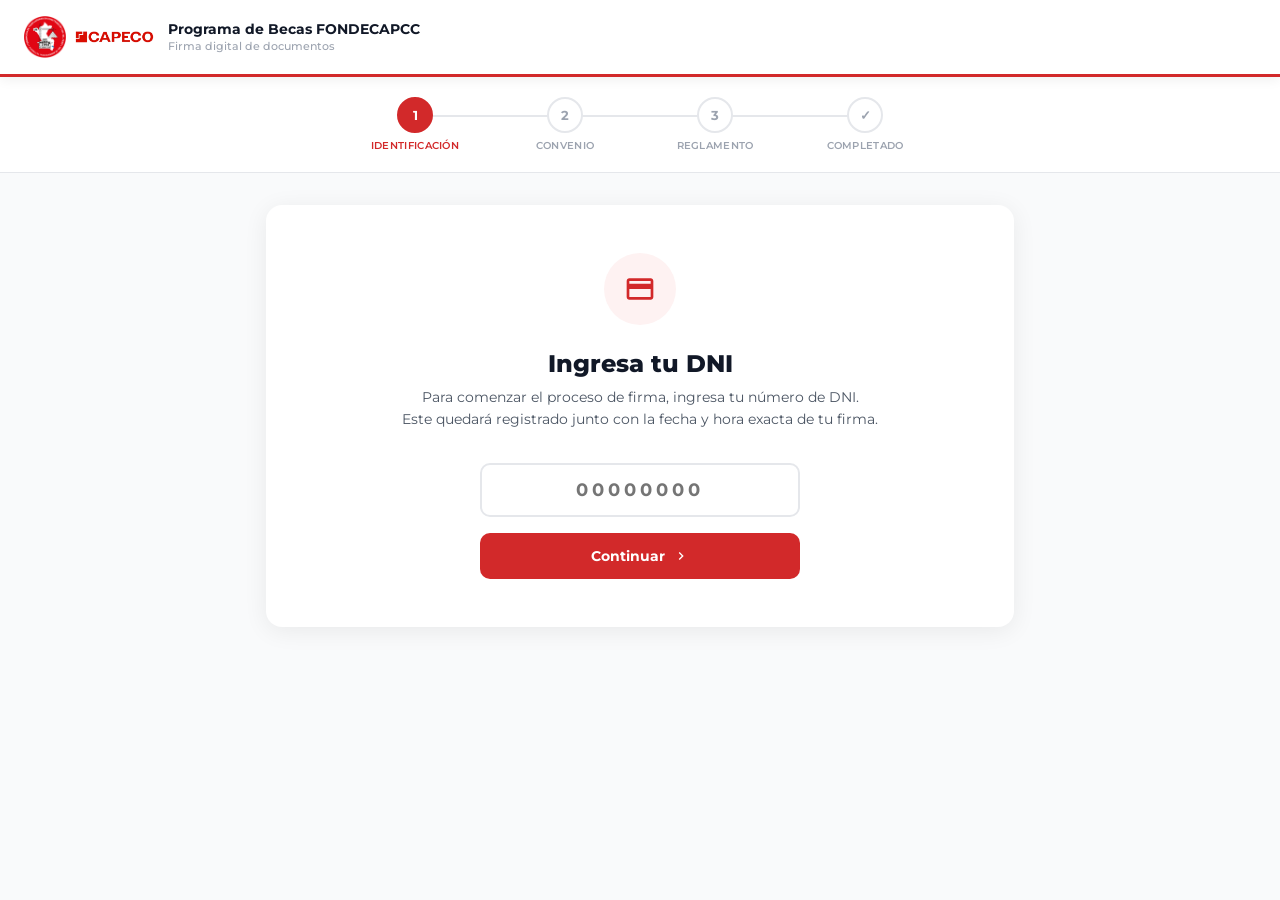
==== commit 6ed21551: "Se agrega validaciones y funcion de exportar" ====
--- a/firma-convenio.html
+++ b/firma-convenio.html
@@ -9,663 +9,7 @@
       href="https://fonts.googleapis.com/css2?family=Montserrat:wght@400;500;600;700;800&family=Lora:ital,wght@0,400;0,600;1,400&display=swap"
       rel="stylesheet"
     />
-    <style>
-      :root {
-        --red: #d2292a;
-        --red-dark: #a81f20;
-        --green: #2d6a4f;
-        --green-light: #52b788;
-        --gray-50: #f9fafb;
-        --gray-100: #f3f4f6;
-        --gray-200: #e5e7eb;
-        --gray-400: #9ca3af;
-        --gray-600: #4b5563;
-        --gray-800: #1f2937;
-        --gray-900: #111827;
-        --white: #ffffff;
-      }
-
-      * {
-        box-sizing: border-box;
-        margin: 0;
-        padding: 0;
-      }
-
-      body {
-        font-family: "Montserrat", sans-serif;
-        background: var(--gray-50);
-        color: var(--gray-800);
-        min-height: 100vh;
-      }
-
-      /* ── HEADER ── */
-      .header {
-        background: var(--white);
-        border-bottom: 3px solid var(--red);
-        padding: 16px 24px;
-        display: flex;
-        align-items: center;
-        gap: 14px;
-        position: sticky;
-        top: 0;
-        z-index: 100;
-        box-shadow: 0 2px 12px rgba(0, 0, 0, 0.07);
-      }
-      .header-logo {
-        width: 38px;
-        height: 38px;
-        background: var(--red);
-        border-radius: 8px;
-        display: flex;
-        align-items: center;
-        justify-content: center;
-      }
-      .header-title {
-        font-size: 14px;
-        font-weight: 700;
-        color: var(--gray-900);
-        line-height: 1.3;
-      }
-      .header-title span {
-        display: block;
-        font-size: 11px;
-        font-weight: 500;
-        color: var(--gray-400);
-        margin-top: 1px;
-      }
-
-      .doc-scroll ol {
-        margin: 8px 0 12px 0;
-        padding-left: 0;
-        list-style: none;
-        counter-reset: item;
-      }
-      .doc-scroll ol li {
-        counter-increment: item;
-        display: table;
-        margin-bottom: 6px;
-        text-align: justify;
-      }
-      .doc-scroll ol li::before {
-        content: counter(item) ".";
-        display: table-cell;
-        padding-right: 10px;
-        white-space: nowrap;
-        font-weight: 500;
-      }
-
-      /* ── PROGRESS BAR ── */
-      .progress-wrap {
-        background: var(--white);
-        border-bottom: 1px solid var(--gray-200);
-        padding: 20px 24px;
-      }
-      .progress-steps {
-        display: flex;
-        align-items: center;
-        max-width: 600px;
-        margin: 0 auto;
-        gap: 0;
-      }
-      .step {
-        display: flex;
-        flex-direction: column;
-        align-items: center;
-        gap: 6px;
-        flex: 1;
-        position: relative;
-      }
-      .step:not(:last-child)::after {
-        content: "";
-        position: absolute;
-        top: 18px;
-        left: 50%;
-        width: 100%;
-        height: 2px;
-        background: var(--gray-200);
-        z-index: 0;
-        transition: background 0.4s;
-      }
-      .step.done:not(:last-child)::after {
-        background: var(--green-light);
-      }
-      .step-circle {
-        width: 36px;
-        height: 36px;
-        border-radius: 50%;
-        border: 2px solid var(--gray-200);
-        background: var(--white);
-        display: flex;
-        align-items: center;
-        justify-content: center;
-        font-size: 13px;
-        font-weight: 700;
-        color: var(--gray-400);
-        position: relative;
-        z-index: 1;
-        transition: all 0.3s;
-      }
-      .step.active .step-circle {
-        border-color: var(--red);
-        background: var(--red);
-        color: var(--white);
-      }
-      .step.done .step-circle {
-        border-color: var(--green-light);
-        background: var(--green-light);
-        color: var(--white);
-      }
-      .step-label {
-        font-size: 10px;
-        font-weight: 600;
-        color: var(--gray-400);
-        text-align: center;
-        letter-spacing: 0.3px;
-        text-transform: uppercase;
-      }
-      .step.active .step-label {
-        color: var(--red);
-      }
-      .step.done .step-label {
-        color: var(--green);
-      }
-
-      /* ── MAIN ── */
-      .main {
-        max-width: 780px;
-        margin: 0 auto;
-        padding: 32px 16px 60px;
-      }
-
-      /* ── DNI STEP ── */
-      .dni-card {
-        background: var(--white);
-        border-radius: 16px;
-        padding: 48px 40px;
-        box-shadow: 0 4px 24px rgba(0, 0, 0, 0.07);
-        text-align: center;
-      }
-      .dni-icon {
-        width: 72px;
-        height: 72px;
-        background: #fef2f2;
-        border-radius: 50%;
-        display: flex;
-        align-items: center;
-        justify-content: center;
-        margin: 0 auto 24px;
-      }
-      .dni-card h2 {
-        font-size: 24px;
-        font-weight: 800;
-        color: var(--gray-900);
-        margin-bottom: 8px;
-      }
-      .dni-card p {
-        font-size: 14px;
-        color: var(--gray-600);
-        margin-bottom: 32px;
-        line-height: 1.6;
-      }
-      .dni-input-wrap {
-        position: relative;
-        max-width: 320px;
-        margin: 0 auto 12px;
-      }
-      .dni-input {
-        width: 100%;
-        padding: 14px 20px;
-        font-size: 18px;
-        font-weight: 700;
-        font-family: "Montserrat", sans-serif;
-        border: 2px solid var(--gray-200);
-        border-radius: 10px;
-        text-align: center;
-        letter-spacing: 4px;
-        outline: none;
-        transition: border-color 0.2s;
-      }
-      .dni-input:focus {
-        border-color: var(--red);
-      }
-      .dni-input.error {
-        border-color: #ef4444;
-      }
-      .error-msg {
-        font-size: 12px;
-        color: #ef4444;
-        margin-top: 6px;
-        display: none;
-      }
-      .error-msg.show {
-        display: block;
-      }
-
-      /* ── DOCUMENTO CARD ── */
-      .doc-card {
-        background: var(--white);
-        border-radius: 16px;
-        box-shadow: 0 4px 24px rgba(0, 0, 0, 0.07);
-        overflow: hidden;
-      }
-      .doc-header {
-        background: var(--red);
-        padding: 24px 32px;
-        display: flex;
-        align-items: center;
-        gap: 16px;
-      }
-      .doc-header-icon {
-        width: 48px;
-        height: 48px;
-        background: rgba(255, 255, 255, 0.2);
-        border-radius: 10px;
-        display: flex;
-        align-items: center;
-        justify-content: center;
-        flex-shrink: 0;
-      }
-      .doc-header-text h2 {
-        font-size: 18px;
-        font-weight: 800;
-        color: var(--white);
-      }
-      .doc-header-text p {
-        font-size: 12px;
-        color: rgba(255, 255, 255, 0.75);
-        margin-top: 3px;
-      }
-
-      .doc-body {
-        padding: 32px;
-      }
-
-      .becario-info {
-        background: var(--gray-50);
-        border: 1px solid var(--gray-200);
-        border-radius: 10px;
-        padding: 14px 20px;
-        margin-bottom: 24px;
-        display: flex;
-        align-items: center;
-        gap: 10px;
-        font-size: 13px;
-      }
-      .becario-info strong {
-        color: var(--gray-900);
-      }
-      .becario-info span {
-        color: var(--gray-600);
-      }
-      .dni-badge {
-        background: var(--red);
-        color: var(--white);
-        font-size: 11px;
-        font-weight: 700;
-        padding: 3px 10px;
-        border-radius: 20px;
-        letter-spacing: 1px;
-      }
-
-      /* ── DOCUMENTO SCROLL ── */
-      .doc-scroll-wrap {
-        position: relative;
-        margin-bottom: 24px;
-      }
-      .doc-scroll {
-        height: 420px;
-        overflow-y: auto;
-        border: 1px solid var(--gray-200);
-        border-radius: 10px;
-        padding: 28px 32px;
-        font-family: "Lora", serif;
-        font-size: 13.5px;
-        line-height: 1.85;
-        color: var(--gray-800);
-        background: #fffdf9;
-        scroll-behavior: smooth;
-      }
-      .doc-scroll::-webkit-scrollbar {
-        width: 6px;
-      }
-      .doc-scroll::-webkit-scrollbar-track {
-        background: var(--gray-100);
-        border-radius: 3px;
-      }
-      .doc-scroll::-webkit-scrollbar-thumb {
-        background: var(--gray-400);
-        border-radius: 3px;
-      }
-
-      .doc-scroll h1 {
-        font-family: "Montserrat", sans-serif;
-        font-size: 15px;
-        font-weight: 800;
-        color: var(--red);
-        text-align: center;
-        margin-bottom: 24px;
-        letter-spacing: 0.5px;
-      }
-      .doc-scroll h2 {
-        font-family: "Montserrat", sans-serif;
-        font-size: 12px;
-        font-weight: 800;
-        color: var(--gray-900);
-        margin: 20px 0 8px;
-        letter-spacing: 0.5px;
-        text-transform: uppercase;
-      }
-      .doc-scroll h3 {
-        font-family: "Montserrat", sans-serif;
-        font-size: 12px;
-        font-weight: 700;
-        color: var(--gray-700);
-        margin: 16px 0 6px;
-      }
-      .doc-scroll p {
-        margin-bottom: 10px;
-      }
-      .doc-scroll ul {
-        margin: 8px 0 12px 20px;
-      }
-      .doc-scroll ul li {
-        margin-bottom: 4px;
-      }
-
-      .scroll-indicator {
-        position: absolute;
-        bottom: 0;
-        left: 0;
-        right: 0;
-        height: 60px;
-        background: linear-gradient(
-          to top,
-          rgba(255, 253, 249, 1),
-          rgba(255, 253, 249, 0)
-        );
-        border-radius: 0 0 10px 10px;
-        display: flex;
-        align-items: flex-end;
-        justify-content: center;
-        padding-bottom: 10px;
-        pointer-events: none;
-        transition: opacity 0.3s;
-      }
-      .scroll-indicator.hidden {
-        opacity: 0;
-      }
-      .scroll-indicator span {
-        font-size: 11px;
-        font-weight: 600;
-        color: var(--gray-400);
-        display: flex;
-        align-items: center;
-        gap: 4px;
-      }
-
-      /* ── CHECKBOX ACEPTAR ── */
-      .accept-box {
-        border: 2px solid var(--gray-200);
-        border-radius: 12px;
-        padding: 20px 24px;
-        margin-bottom: 28px;
-        transition:
-          border-color 0.2s,
-          background 0.2s;
-      }
-      .accept-box.checked {
-        border-color: var(--green-light);
-        background: #f0fdf4;
-      }
-      .accept-label {
-        display: flex;
-        align-items: flex-start;
-        gap: 14px;
-        cursor: pointer;
-      }
-      .accept-checkbox {
-        width: 22px;
-        height: 22px;
-        flex-shrink: 0;
-        accent-color: var(--green);
-        cursor: pointer;
-        margin-top: 2px;
-      }
-      .accept-text {
-        font-size: 13px;
-        color: var(--gray-700);
-        line-height: 1.6;
-        font-weight: 500;
-      }
-      .accept-text strong {
-        color: var(--gray-900);
-      }
-
-      /* ── TIMESTAMP CHIP ── */
-      .timestamp-chip {
-        display: none;
-        align-items: center;
-        gap: 8px;
-        background: #f0fdf4;
-        border: 1px solid #86efac;
-        border-radius: 8px;
-        padding: 10px 16px;
-        margin-top: 12px;
-        font-size: 12px;
-        color: var(--green);
-        font-weight: 600;
-      }
-      .timestamp-chip.show {
-        display: flex;
-      }
-
-      /* ── BOTONES ── */
-      .btn-primary {
-        display: inline-flex;
-        align-items: center;
-        justify-content: center;
-        gap: 8px;
-        background: var(--red);
-        color: var(--white);
-        padding: 14px 32px;
-        border-radius: 10px;
-        font-size: 14px;
-        font-weight: 700;
-        font-family: "Montserrat", sans-serif;
-        border: none;
-        cursor: pointer;
-        transition:
-          background 0.2s,
-          transform 0.15s,
-          opacity 0.2s;
-        width: 100%;
-      }
-      .btn-primary:hover:not(:disabled) {
-        background: var(--red-dark);
-        transform: translateY(-1px);
-      }
-      .btn-primary:disabled {
-        opacity: 0.4;
-        cursor: not-allowed;
-        transform: none;
-      }
-      .btn-primary.green {
-        background: var(--green);
-      }
-      .btn-primary.green:hover:not(:disabled) {
-        background: #1b4332;
-      }
-
-      .btn-secondary {
-        display: inline-flex;
-        align-items: center;
-        justify-content: center;
-        gap: 8px;
-        background: transparent;
-        color: var(--gray-600);
-        padding: 14px 24px;
-        border-radius: 10px;
-        font-size: 14px;
-        font-weight: 600;
-        font-family: "Montserrat", sans-serif;
-        border: 2px solid var(--gray-200);
-        cursor: pointer;
-        transition: all 0.2s;
-      }
-      .btn-secondary:hover {
-        border-color: var(--gray-400);
-        color: var(--gray-800);
-      }
-
-      .btn-row {
-        display: flex;
-        gap: 12px;
-        flex-wrap: wrap;
-      }
-      .btn-row .btn-primary {
-        flex: 1;
-      }
-
-      /* ── STEP OCULTOS ── */
-      .step-panel {
-        display: none;
-      }
-      .step-panel.active {
-        display: block;
-      }
-
-      /* ── ÉXITO ── */
-      .success-card {
-        background: var(--white);
-        border-radius: 16px;
-        padding: 60px 40px;
-        box-shadow: 0 4px 24px rgba(0, 0, 0, 0.07);
-        text-align: center;
-      }
-      .success-icon {
-        width: 88px;
-        height: 88px;
-        background: #f0fdf4;
-        border-radius: 50%;
-        display: flex;
-        align-items: center;
-        justify-content: center;
-        margin: 0 auto 28px;
-        animation: pop 0.5s cubic-bezier(0.175, 0.885, 0.32, 1.275);
-      }
-      @keyframes pop {
-        0% {
-          transform: scale(0);
-          opacity: 0;
-        }
-        100% {
-          transform: scale(1);
-          opacity: 1;
-        }
-      }
-      .success-card h2 {
-        font-size: 26px;
-        font-weight: 800;
-        color: var(--gray-900);
-        margin-bottom: 12px;
-      }
-      .success-card p {
-        font-size: 14px;
-        color: var(--gray-600);
-        line-height: 1.7;
-        margin-bottom: 32px;
-        max-width: 420px;
-        margin-left: auto;
-        margin-right: auto;
-      }
-      .success-details {
-        background: var(--gray-50);
-        border: 1px solid var(--gray-200);
-        border-radius: 12px;
-        padding: 20px 24px;
-        margin-bottom: 28px;
-        text-align: left;
-        max-width: 420px;
-        margin-left: auto;
-        margin-right: auto;
-      }
-      .success-detail-row {
-        display: flex;
-        justify-content: space-between;
-        align-items: center;
-        padding: 8px 0;
-        border-bottom: 1px solid var(--gray-200);
-        font-size: 13px;
-      }
-      .success-detail-row:last-child {
-        border-bottom: none;
-      }
-      .success-detail-row .label {
-        color: var(--gray-600);
-        font-weight: 500;
-      }
-      .success-detail-row .value {
-        color: var(--gray-900);
-        font-weight: 700;
-      }
-      .value.green {
-        color: var(--green);
-      }
-
-      /* ── LOADING ── */
-      .loading-overlay {
-        display: none;
-        position: fixed;
-        inset: 0;
-        background: rgba(255, 255, 255, 0.85);
-        z-index: 999;
-        align-items: center;
-        justify-content: center;
-        flex-direction: column;
-        gap: 16px;
-      }
-      .loading-overlay.show {
-        display: flex;
-      }
-      .spinner {
-        width: 48px;
-        height: 48px;
-        border: 4px solid var(--gray-200);
-        border-top-color: var(--red);
-        border-radius: 50%;
-        animation: spin 0.8s linear infinite;
-      }
-      @keyframes spin {
-        to {
-          transform: rotate(360deg);
-        }
-      }
-      .loading-text {
-        font-size: 14px;
-        font-weight: 600;
-        color: var(--gray-600);
-      }
-
-      /* ── RESPONSIVE ── */
-      @media (max-width: 600px) {
-        .doc-body {
-          padding: 20px 16px;
-        }
-        .doc-scroll {
-          padding: 20px 16px;
-          height: 340px;
-        }
-        .dni-card {
-          padding: 32px 20px;
-        }
-        .success-card {
-          padding: 40px 20px;
-        }
-        .btn-row {
-          flex-direction: column-reverse;
-        }
-      }
-    </style>
+    <link rel="stylesheet" href="firma.css" />
   </head>
   <body>
     <!-- LOADING -->
@@ -675,48 +19,45 @@
     </div>
 
     <!-- HEADER -->
-    <div class="header">
-      <div class="nav-logos">
-        <img
-          src="img/logo-FTCCP.png"
-          alt="Logo FTCCP"
-          style="width: 42px; height: 42px; object-fit: contain"
-        />
+    <header class="firma-header">
+      <div class="firma-header-logos">
+        <img src="img/logo-FTCCP.png" alt="Logo FTCCP" width="42" height="42" />
         <img
           src="img/logo-Capeco.png"
           alt="Logo CAPECO"
-          style="width: 80px; height: 42px; object-fit: contain"
+          width="80"
+          height="42"
         />
       </div>
-      <div class="header-title">
+      <div class="firma-header-title">
         Programa de Becas FONDECAPCC
         <span>Firma digital de documentos</span>
       </div>
-    </div>
-
-    <!-- PROGRESS -->
+    </header>
+
+    <!-- BARRA DE PROGRESO -->
     <div class="progress-wrap">
       <div class="progress-steps">
-        <div class="step active" id="pStep0">
-          <div class="step-circle">1</div>
-          <div class="step-label">Identificación</div>
+        <div class="progress-step active" id="pStep0">
+          <div class="progress-step-circle">1</div>
+          <div class="progress-step-label">Identificación</div>
         </div>
-        <div class="step" id="pStep1">
-          <div class="step-circle">2</div>
-          <div class="step-label">Convenio</div>
+        <div class="progress-step" id="pStep1">
+          <div class="progress-step-circle">2</div>
+          <div class="progress-step-label">Convenio</div>
         </div>
-        <div class="step" id="pStep2">
-          <div class="step-circle">3</div>
-          <div class="step-label">Reglamento</div>
+        <div class="progress-step" id="pStep2">
+          <div class="progress-step-circle">3</div>
+          <div class="progress-step-label">Reglamento</div>
         </div>
-        <div class="step" id="pStep3">
-          <div class="step-circle">✓</div>
-          <div class="step-label">Completado</div>
+        <div class="progress-step" id="pStep3">
+          <div class="progress-step-circle">✓</div>
+          <div class="progress-step-label">Completado</div>
         </div>
       </div>
     </div>
 
-    <div class="main">
+    <main class="firma-main">
       <!-- ═══ PASO 0: DNI ═══ -->
       <div class="step-panel active" id="panel0">
         <div class="dni-card">
@@ -729,8 +70,9 @@
           </div>
           <h2>Ingresa tu DNI</h2>
           <p>
-            Para comenzar el proceso de firma, ingresa tu número de DNI.<br />Este
-            quedará registrado junto con la fecha y hora exacta de tu firma.
+            Para comenzar el proceso de firma, ingresa tu número de DNI.<br />
+            Este quedará registrado junto con la fecha y hora exacta de tu
+            firma.
           </p>
           <div class="dni-input-wrap">
             <input
@@ -747,7 +89,6 @@
           </div>
           <button
             class="btn-primary"
-            onclick="validarDNI()"
             style="max-width: 320px; margin: 16px auto 0; display: flex"
           >
             Continuar
@@ -761,21 +102,21 @@
       <!-- ═══ PASO 1: CONVENIO ═══ -->
       <div class="step-panel" id="panel1">
         <div class="doc-card">
-          <div class="doc-header">
-            <div class="doc-header-icon">
+          <div class="doc-card-header">
+            <div class="doc-card-header-icon">
               <svg width="26" height="26" fill="#fff" viewBox="0 0 24 24">
                 <path
                   d="M14 2H6c-1.1 0-1.99.9-1.99 2L4 20c0 1.1.89 2 1.99 2H18c1.1 0 2-.9 2-2V8l-6-6zm2 16H8v-2h8v2zm0-4H8v-2h8v2zm-3-5V3.5L18.5 9H13z"
                 />
               </svg>
             </div>
-            <div class="doc-header-text">
+            <div class="doc-card-header-text">
               <h2>Convenio de Beca</h2>
               <p>Documento 1 de 2 — Lee completamente antes de aceptar</p>
             </div>
           </div>
 
-          <div class="doc-body">
+          <div class="doc-card-body">
             <div class="becario-info">
               <svg width="16" height="16" fill="#9ca3af" viewBox="0 0 24 24">
                 <path
@@ -1226,14 +567,6 @@
                   type="checkbox"
                   class="accept-checkbox"
                   id="checkConvenio"
-                  onchange="
-                    toggleAccept(
-                      'checkConvenio',
-                      'acceptBox1',
-                      'ts1',
-                      'btnConvenio',
-                    )
-                  "
                 />
                 <span class="accept-text">
                   He leído y comprendido íntegramente el
@@ -1259,7 +592,7 @@
             </div>
 
             <div class="btn-row">
-              <button class="btn-secondary" onclick="goTo(0)">
+              <button class="btn-secondary">
                 <svg
                   width="16"
                   height="16"
@@ -1270,12 +603,7 @@
                 </svg>
                 Atrás
               </button>
-              <button
-                class="btn-primary"
-                id="btnConvenio"
-                disabled
-                onclick="goTo(2)"
-              >
+              <button class="btn-primary" id="btnConvenio" disabled>
                 Continuar al Reglamento
                 <svg
                   width="16"
@@ -1294,21 +622,21 @@
       <!-- ═══ PASO 2: REGLAMENTO ═══ -->
       <div class="step-panel" id="panel2">
         <div class="doc-card">
-          <div class="doc-header" style="background: var(--green)">
-            <div class="doc-header-icon">
+          <div class="doc-card-header green">
+            <div class="doc-card-header-icon">
               <svg width="26" height="26" fill="#fff" viewBox="0 0 24 24">
                 <path
                   d="M12 1L3 5v6c0 5.55 3.84 10.74 9 12 5.16-1.26 9-6.45 9-12V5l-9-4zm0 10.99h7c-.53 4.12-3.28 7.79-7 8.94V12H5V6.3l7-3.11v8.8z"
                 />
               </svg>
             </div>
-            <div class="doc-header-text">
+            <div class="doc-card-header-text">
               <h2>Reglamento del Programa</h2>
               <p>Documento 2 de 2 — Lee completamente antes de aceptar</p>
             </div>
           </div>
 
-          <div class="doc-body">
+          <div class="doc-card-body">
             <div class="becario-info">
               <svg width="16" height="16" fill="#9ca3af" viewBox="0 0 24 24">
                 <path
@@ -1994,14 +1322,6 @@
                   type="checkbox"
                   class="accept-checkbox"
                   id="checkReglamento"
-                  onchange="
-                    toggleAccept(
-                      'checkReglamento',
-                      'acceptBox2',
-                      'ts2',
-                      'btnReglamento',
-                    )
-                  "
                 />
                 <span class="accept-text">
                   He leído y comprendido íntegramente el
@@ -2026,7 +1346,7 @@
             </div>
 
             <div class="btn-row">
-              <button class="btn-secondary" onclick="goTo(1)">
+              <button class="btn-secondary">
                 <svg
                   width="16"
                   height="16"
@@ -2037,12 +1357,7 @@
                 </svg>
                 Atrás
               </button>
-              <button
-                class="btn-primary green"
-                id="btnReglamento"
-                disabled
-                onclick="enviarFirma()"
-              >
+              <button class="btn-primary green" id="btnReglamento" disabled>
                 Firmar y Enviar
                 <svg
                   width="16"
@@ -2082,6 +1397,10 @@
               <span class="value" id="successDNI">—</span>
             </div>
             <div class="success-detail-row">
+              <span class="label">Nombre</span>
+              <span class="value" id="successNombre">—</span>
+            </div>
+            <div class="success-detail-row">
               <span class="label">Convenio firmado</span>
               <span class="value green" id="successTs1">—</span>
             </div>
@@ -2095,155 +1414,45 @@
             </div>
           </div>
 
-          <p style="font-size: 12px; color: var(--gray-400); margin-bottom: 0">
+          <div class="btn-download-row">
+            <button class="btn-pdf" data-imprimir="convenio">
+              <svg
+                width="16"
+                height="16"
+                fill="currentColor"
+                viewBox="0 0 24 24"
+              >
+                <path
+                  d="M14 2H6c-1.1 0-1.99.9-1.99 2L4 20c0 1.1.89 2 1.99 2H18c1.1 0 2-.9 2-2V8l-6-6zm2 16H8v-2h8v2zm0-4H8v-2h8v2zm-3-5V3.5L18.5 9H13z"
+                />
+              </svg>
+              Descargar Convenio
+            </button>
+            <button class="btn-pdf" data-imprimir="reglamento">
+              <svg
+                width="16"
+                height="16"
+                fill="currentColor"
+                viewBox="0 0 24 24"
+              >
+                <path
+                  d="M14 2H6c-1.1 0-1.99.9-1.99 2L4 20c0 1.1.89 2 1.99 2H18c1.1 0 2-.9 2-2V8l-6-6zm2 16H8v-2h8v2zm0-4H8v-2h8v2zm-3-5V3.5L18.5 9H13z"
+                />
+              </svg>
+              Descargar Reglamento
+            </button>
+          </div>
+
+          <p class="success-contact">
             Contacto: <strong>becas@fondecapcc.pe</strong> · WhatsApp:
             <strong>962 323 888</strong>
           </p>
         </div>
       </div>
-    </div>
-    <!-- /main -->
-
-    <script>
-      // ── Estado global ──
-      const state = {
-        dni: "",
-        ts_convenio: "",
-        ts_reglamento: "",
-      };
-
-      // URL del Apps Script — REEMPLAZAR con tu URL desplegada
-      const APPS_SCRIPT_URL =
-        "https://script.google.com/macros/s/AKfycbxR8KRQQGQDEUOIWQuO60Nkg3PQh-IzO3mVcBvKIk7uZyLJAAr_8px3y3vahYN-NADfAQ/exec";
-
-      // ── Navegación ──
-      function goTo(step) {
-        document.querySelectorAll(".step-panel").forEach((p, i) => {
-          p.classList.toggle("active", i === step);
-        });
-        document.querySelectorAll(".step").forEach((s, i) => {
-          s.classList.remove("active", "done");
-          if (i < step) s.classList.add("done");
-          else if (i === step) s.classList.add("active");
-        });
-        window.scrollTo({ top: 0, behavior: "smooth" });
-      }
-
-      // ── Validar DNI ──
-      function validarDNI() {
-        const val = document.getElementById("dniInput").value.trim();
-        const err = document.getElementById("dniError");
-        const inp = document.getElementById("dniInput");
-        if (!/^\d{8}$/.test(val)) {
-          inp.classList.add("error");
-          err.classList.add("show");
-          return;
-        }
-        inp.classList.remove("error");
-        err.classList.remove("show");
-        state.dni = val;
-        document.getElementById("dniBadge1").textContent = val;
-        document.getElementById("dniBadge2").textContent = val;
-        document.getElementById("dniConvenio").textContent = val;
-        document.getElementById("successDNI").textContent = val;
-        goTo(1);
-      }
-
-      // Solo números en DNI
-      document
-        .getElementById("dniInput")
-        .addEventListener("input", function () {
-          this.value = this.value.replace(/\D/g, "");
-        });
-      document
-        .getElementById("dniInput")
-        .addEventListener("keydown", function (e) {
-          if (e.key === "Enter") validarDNI();
-        });
-
-      // ── Scroll indicator ──
-      function checkScroll(scrollId, indicatorId) {
-        const el = document.getElementById(scrollId);
-        const ind = document.getElementById(indicatorId);
-        const atBottom = el.scrollHeight - el.scrollTop - el.clientHeight < 30;
-        ind.classList.toggle("hidden", atBottom);
-      }
-
-      // ── Toggle aceptar ──
-      function toggleAccept(checkId, boxId, tsId, btnId) {
-        const checked = document.getElementById(checkId).checked;
-        const box = document.getElementById(boxId);
-        const ts = document.getElementById(tsId);
-        const btn = document.getElementById(btnId);
-        const tsText = document.getElementById(tsId + "Text");
-
-        box.classList.toggle("checked", checked);
-        btn.disabled = !checked;
-
-        if (checked) {
-          const now = new Date();
-          const formatted = formatDate(now);
-          tsText.textContent = "Aceptado el " + formatted;
-          ts.classList.add("show");
-
-          // Guardar timestamp en state
-          if (checkId === "checkConvenio")
-            state.ts_convenio = now.toISOString();
-          else state.ts_reglamento = now.toISOString();
-
-          // Actualizar éxito
-          if (checkId === "checkConvenio")
-            document.getElementById("successTs1").textContent = formatted;
-          else document.getElementById("successTs2").textContent = formatted;
-        } else {
-          ts.classList.remove("show");
-          if (checkId === "checkConvenio") state.ts_convenio = "";
-          else state.ts_reglamento = "";
-        }
-      }
-
-      function formatDate(d) {
-        return (
-          d.toLocaleDateString("es-PE", {
-            day: "2-digit",
-            month: "2-digit",
-            year: "numeric",
-          }) +
-          " " +
-          d.toLocaleTimeString("es-PE", {
-            hour: "2-digit",
-            minute: "2-digit",
-            second: "2-digit",
-          })
-        );
-      }
-
-      // ── Enviar firma ──
-      async function enviarFirma() {
-        const overlay = document.getElementById("loadingOverlay");
-        overlay.classList.add("show");
-
-        const payload = {
-          dni: state.dni,
-          ts_convenio: state.ts_convenio,
-          ts_reglamento: state.ts_reglamento,
-          ts_envio: new Date().toISOString(),
-        };
-
-        try {
-          await fetch(APPS_SCRIPT_URL, {
-            method: "POST",
-            mode: "no-cors",
-            headers: { "Content-Type": "application/json" },
-            body: JSON.stringify(payload),
-          });
-        } catch (e) {
-          console.error("Error al enviar:", e);
-        }
-
-        overlay.classList.remove("show");
-        goTo(3);
-      }
-    </script>
+    </main>
+
+    <div id="printArea" style="display: none"></div>
+
+    <script src="firma.js"></script>
   </body>
 </html>
--- a/firma.css
+++ b/firma.css
@@ -0,0 +1,847 @@
+/* =============================================
+   FIRMA CONVENIO — firma.css
+   Estilos exclusivos del flujo de firma digital
+   ============================================= */
+
+/* ----- Variables propias de firma ----- */
+:root {
+  --red: #d2292a;
+  --red-dark: #a81f20;
+  --green: #2d6a4f;
+  --green-light: #52b788;
+  --gray-50: #f9fafb;
+  --gray-100: #f3f4f6;
+  --gray-200: #e5e7eb;
+  --gray-400: #9ca3af;
+  --gray-600: #4b5563;
+  --gray-700: #374151;
+  --gray-800: #1f2937;
+  --gray-900: #111827;
+  --white: #ffffff;
+  --font: "Montserrat", sans-serif;
+  --font-doc: "Lora", serif;
+}
+
+/* ----- Reset base ----- */
+*,
+*::before,
+*::after {
+  box-sizing: border-box;
+  margin: 0;
+  padding: 0;
+}
+
+body {
+  font-family: var(--font);
+  background: var(--gray-50);
+  color: var(--gray-800);
+  min-height: 100vh;
+}
+
+/* =============================================
+   HEADER DE FIRMA
+   ============================================= */
+.firma-header {
+  background: var(--white);
+  border-bottom: 3px solid var(--red);
+  padding: 16px 24px;
+  display: flex;
+  align-items: center;
+  gap: 14px;
+  position: sticky;
+  top: 0;
+  z-index: 100;
+  box-shadow: 0 2px 12px rgba(0, 0, 0, 0.07);
+}
+
+.firma-header-logos {
+  display: flex;
+  align-items: center;
+  gap: 8px;
+  flex-shrink: 0;
+}
+
+.firma-header-logos img {
+  object-fit: contain;
+  display: block;
+}
+
+.firma-header-title {
+  font-size: 14px;
+  font-weight: 700;
+  color: var(--gray-900);
+  line-height: 1.3;
+}
+
+.firma-header-title span {
+  display: block;
+  font-size: 11px;
+  font-weight: 500;
+  color: var(--gray-400);
+  margin-top: 1px;
+}
+
+/* =============================================
+   BARRA DE PROGRESO
+   ============================================= */
+.progress-wrap {
+  background: var(--white);
+  border-bottom: 1px solid var(--gray-200);
+  padding: 20px 24px;
+}
+
+.progress-steps {
+  display: flex;
+  align-items: center;
+  max-width: 600px;
+  margin: 0 auto;
+}
+
+.progress-step {
+  display: flex;
+  flex-direction: column;
+  align-items: center;
+  gap: 6px;
+  flex: 1;
+  position: relative;
+}
+
+.progress-step:not(:last-child)::after {
+  content: "";
+  position: absolute;
+  top: 18px;
+  left: 50%;
+  width: 100%;
+  height: 2px;
+  background: var(--gray-200);
+  z-index: 0;
+  transition: background 0.4s;
+}
+
+.progress-step.done:not(:last-child)::after {
+  background: var(--green-light);
+}
+
+.progress-step-circle {
+  width: 36px;
+  height: 36px;
+  border-radius: 50%;
+  border: 2px solid var(--gray-200);
+  background: var(--white);
+  display: flex;
+  align-items: center;
+  justify-content: center;
+  font-size: 13px;
+  font-weight: 700;
+  color: var(--gray-400);
+  position: relative;
+  z-index: 1;
+  transition: all 0.3s;
+}
+
+.progress-step.active .progress-step-circle {
+  border-color: var(--red);
+  background: var(--red);
+  color: var(--white);
+}
+
+.progress-step.done .progress-step-circle {
+  border-color: var(--green-light);
+  background: var(--green-light);
+  color: var(--white);
+}
+
+.progress-step-label {
+  font-size: 10px;
+  font-weight: 600;
+  color: var(--gray-400);
+  text-align: center;
+  letter-spacing: 0.3px;
+  text-transform: uppercase;
+}
+
+.progress-step.active .progress-step-label {
+  color: var(--red);
+}
+.progress-step.done .progress-step-label {
+  color: var(--green);
+}
+
+/* =============================================
+   MAIN / PANELES
+   ============================================= */
+.firma-main {
+  max-width: 780px;
+  margin: 0 auto;
+  padding: 32px 16px 60px;
+}
+
+.step-panel {
+  display: none;
+}
+
+.step-panel.active {
+  display: block;
+}
+
+/* =============================================
+   PASO 0: IDENTIFICACIÓN DNI
+   ============================================= */
+.dni-card {
+  background: var(--white);
+  border-radius: 16px;
+  padding: 48px 40px;
+  box-shadow: 0 4px 24px rgba(0, 0, 0, 0.07);
+  text-align: center;
+}
+
+.dni-icon {
+  width: 72px;
+  height: 72px;
+  background: #fef2f2;
+  border-radius: 50%;
+  display: flex;
+  align-items: center;
+  justify-content: center;
+  margin: 0 auto 24px;
+}
+
+.dni-card h2 {
+  font-size: 24px;
+  font-weight: 800;
+  color: var(--gray-900);
+  margin-bottom: 8px;
+}
+
+.dni-card p {
+  font-size: 14px;
+  color: var(--gray-600);
+  margin-bottom: 32px;
+  line-height: 1.6;
+}
+
+.dni-input-wrap {
+  position: relative;
+  max-width: 320px;
+  margin: 0 auto 12px;
+}
+
+.dni-input {
+  width: 100%;
+  padding: 14px 20px;
+  font-size: 18px;
+  font-weight: 700;
+  font-family: var(--font);
+  border: 2px solid var(--gray-200);
+  border-radius: 10px;
+  text-align: center;
+  letter-spacing: 4px;
+  outline: none;
+  transition: border-color 0.2s;
+}
+
+.dni-input:focus {
+  border-color: var(--red);
+}
+.dni-input.error {
+  border-color: #ef4444;
+}
+
+.error-msg {
+  font-size: 12px;
+  color: #ef4444;
+  margin-top: 6px;
+  display: none;
+}
+
+.error-msg.show {
+  display: block;
+}
+
+/* =============================================
+   DOCUMENTO CARD
+   ============================================= */
+.doc-card {
+  background: var(--white);
+  border-radius: 16px;
+  box-shadow: 0 4px 24px rgba(0, 0, 0, 0.07);
+  overflow: hidden;
+}
+
+.doc-card-header {
+  background: var(--red);
+  padding: 24px 32px;
+  display: flex;
+  align-items: center;
+  gap: 16px;
+}
+
+.doc-card-header.green {
+  background: var(--green);
+}
+
+.doc-card-header-icon {
+  width: 48px;
+  height: 48px;
+  background: rgba(255, 255, 255, 0.2);
+  border-radius: 10px;
+  display: flex;
+  align-items: center;
+  justify-content: center;
+  flex-shrink: 0;
+}
+
+.doc-card-header-text h2 {
+  font-size: 18px;
+  font-weight: 800;
+  color: var(--white);
+}
+
+.doc-card-header-text p {
+  font-size: 12px;
+  color: rgba(255, 255, 255, 0.75);
+  margin-top: 3px;
+}
+
+.doc-card-body {
+  padding: 32px;
+}
+
+/* ----- Info del becario ----- */
+.becario-info {
+  background: var(--gray-50);
+  border: 1px solid var(--gray-200);
+  border-radius: 10px;
+  padding: 14px 20px;
+  margin-bottom: 24px;
+  display: flex;
+  align-items: center;
+  gap: 10px;
+  font-size: 13px;
+  color: var(--gray-600);
+}
+
+.dni-badge {
+  background: var(--red);
+  color: var(--white);
+  font-size: 11px;
+  font-weight: 700;
+  padding: 3px 10px;
+  border-radius: 20px;
+  letter-spacing: 1px;
+}
+
+/* =============================================
+   SCROLL DE DOCUMENTO
+   ============================================= */
+.doc-scroll-wrap {
+  position: relative;
+  margin-bottom: 24px;
+}
+
+.doc-scroll {
+  height: 420px;
+  overflow-y: auto;
+  border: 1px solid var(--gray-200);
+  border-radius: 10px;
+  padding: 28px 32px;
+  font-family: var(--font-doc);
+  font-size: 13.5px;
+  line-height: 1.85;
+  color: var(--gray-800);
+  background: #fffdf9;
+  scroll-behavior: smooth;
+}
+
+.doc-scroll::-webkit-scrollbar {
+  width: 6px;
+}
+.doc-scroll::-webkit-scrollbar-track {
+  background: var(--gray-100);
+  border-radius: 3px;
+}
+.doc-scroll::-webkit-scrollbar-thumb {
+  background: var(--gray-400);
+  border-radius: 3px;
+}
+
+/* Tipografía interna del documento */
+.doc-scroll h1 {
+  font-family: var(--font);
+  font-size: 15px;
+  font-weight: 800;
+  color: var(--red);
+  text-align: center;
+  margin-bottom: 24px;
+  letter-spacing: 0.5px;
+}
+
+.doc-scroll h2 {
+  font-family: var(--font);
+  font-size: 12px;
+  font-weight: 800;
+  color: var(--gray-900);
+  margin: 20px 0 8px;
+  letter-spacing: 0.5px;
+  text-transform: uppercase;
+}
+
+.doc-scroll h3 {
+  font-family: var(--font);
+  font-size: 12px;
+  font-weight: 700;
+  color: var(--gray-700);
+  margin: 16px 0 6px;
+}
+
+.doc-scroll p {
+  margin-bottom: 10px;
+}
+.doc-scroll ul {
+  margin: 8px 0 12px 20px;
+}
+.doc-scroll ul li {
+  margin-bottom: 4px;
+}
+
+/* Listas numeradas personalizadas dentro del scroll */
+.doc-scroll ol {
+  margin: 8px 0 12px 0;
+  padding-left: 0;
+  list-style: none;
+  counter-reset: item;
+}
+
+.doc-scroll ol li {
+  counter-increment: item;
+  display: table;
+  margin-bottom: 6px;
+  text-align: justify;
+}
+
+.doc-scroll ol li::before {
+  content: counter(item) ".";
+  display: table-cell;
+  padding-right: 10px;
+  white-space: nowrap;
+  font-weight: 500;
+}
+
+/* Indicador de scroll */
+.scroll-indicator {
+  position: absolute;
+  bottom: 0;
+  left: 0;
+  right: 0;
+  height: 60px;
+  background: linear-gradient(
+    to top,
+    rgba(255, 253, 249, 1),
+    rgba(255, 253, 249, 0)
+  );
+  border-radius: 0 0 10px 10px;
+  display: flex;
+  align-items: flex-end;
+  justify-content: center;
+  padding-bottom: 10px;
+  pointer-events: none;
+  transition: opacity 0.3s;
+}
+
+.scroll-indicator.hidden {
+  opacity: 0;
+}
+
+.scroll-indicator span {
+  font-size: 11px;
+  font-weight: 600;
+  color: var(--gray-400);
+  display: flex;
+  align-items: center;
+  gap: 4px;
+}
+
+/* =============================================
+   CHECKBOX DE ACEPTACIÓN
+   ============================================= */
+.accept-box {
+  border: 2px solid var(--gray-200);
+  border-radius: 12px;
+  padding: 20px 24px;
+  margin-bottom: 28px;
+  transition:
+    border-color 0.2s,
+    background 0.2s;
+}
+
+.accept-box.checked {
+  border-color: var(--green-light);
+  background: #f0fdf4;
+}
+
+.accept-label {
+  display: flex;
+  align-items: flex-start;
+  gap: 14px;
+  cursor: pointer;
+}
+
+.accept-checkbox {
+  width: 22px;
+  height: 22px;
+  flex-shrink: 0;
+  accent-color: var(--green);
+  cursor: pointer;
+  margin-top: 2px;
+}
+
+.accept-text {
+  font-size: 13px;
+  color: var(--gray-700);
+  line-height: 1.6;
+  font-weight: 500;
+}
+
+.accept-text strong {
+  color: var(--gray-900);
+}
+
+/* ----- Timestamp chip ----- */
+.timestamp-chip {
+  display: none;
+  align-items: center;
+  gap: 8px;
+  background: #f0fdf4;
+  border: 1px solid #86efac;
+  border-radius: 8px;
+  padding: 10px 16px;
+  margin-top: 12px;
+  font-size: 12px;
+  color: var(--green);
+  font-weight: 600;
+}
+
+.timestamp-chip.show {
+  display: flex;
+}
+
+/* =============================================
+   BOTONES
+   ============================================= */
+.btn-primary {
+  display: inline-flex;
+  align-items: center;
+  justify-content: center;
+  gap: 8px;
+  background: var(--red);
+  color: var(--white);
+  padding: 14px 32px;
+  border-radius: 10px;
+  font-size: 14px;
+  font-weight: 700;
+  font-family: var(--font);
+  border: none;
+  cursor: pointer;
+  transition:
+    background 0.2s,
+    transform 0.15s,
+    opacity 0.2s;
+  width: 100%;
+}
+
+.btn-primary:hover:not(:disabled) {
+  background: var(--red-dark);
+  transform: translateY(-1px);
+}
+
+.btn-primary:disabled {
+  opacity: 0.4;
+  cursor: not-allowed;
+  transform: none;
+}
+
+.btn-primary.green {
+  background: var(--green);
+}
+.btn-primary.green:hover:not(:disabled) {
+  background: #1b4332;
+}
+
+.btn-secondary {
+  display: inline-flex;
+  align-items: center;
+  justify-content: center;
+  gap: 8px;
+  background: transparent;
+  color: var(--gray-600);
+  padding: 14px 24px;
+  border-radius: 10px;
+  font-size: 14px;
+  font-weight: 600;
+  font-family: var(--font);
+  border: 2px solid var(--gray-200);
+  cursor: pointer;
+  transition: all 0.2s;
+}
+
+.btn-secondary:hover {
+  border-color: var(--gray-400);
+  color: var(--gray-800);
+}
+
+.btn-pdf {
+  display: inline-flex;
+  align-items: center;
+  gap: 8px;
+  background: var(--gray-800);
+  color: var(--white);
+  padding: 12px 24px;
+  border-radius: 8px;
+  font-size: 14px;
+  font-weight: 700;
+  font-family: var(--font);
+  border: none;
+  cursor: pointer;
+  transition: background 0.2s;
+}
+
+.btn-pdf:hover {
+  background: var(--gray-700);
+}
+
+.btn-row {
+  display: flex;
+  gap: 12px;
+  flex-wrap: wrap;
+}
+
+.btn-row .btn-primary {
+  flex: 1;
+}
+
+.btn-download-row {
+  display: flex;
+  gap: 12px;
+  justify-content: center;
+  margin-bottom: 24px;
+  flex-wrap: wrap;
+}
+
+/* =============================================
+   PASO 3: ÉXITO
+   ============================================= */
+.success-card {
+  background: var(--white);
+  border-radius: 16px;
+  padding: 60px 40px;
+  box-shadow: 0 4px 24px rgba(0, 0, 0, 0.07);
+  text-align: center;
+}
+
+.success-icon {
+  width: 88px;
+  height: 88px;
+  background: #f0fdf4;
+  border-radius: 50%;
+  display: flex;
+  align-items: center;
+  justify-content: center;
+  margin: 0 auto 28px;
+  animation: pop 0.5s cubic-bezier(0.175, 0.885, 0.32, 1.275);
+}
+
+@keyframes pop {
+  0% {
+    transform: scale(0);
+    opacity: 0;
+  }
+  100% {
+    transform: scale(1);
+    opacity: 1;
+  }
+}
+
+.success-card h2 {
+  font-size: 26px;
+  font-weight: 800;
+  color: var(--gray-900);
+  margin-bottom: 12px;
+}
+
+.success-card > p {
+  font-size: 14px;
+  color: var(--gray-600);
+  line-height: 1.7;
+  margin-bottom: 32px;
+  max-width: 420px;
+  margin-left: auto;
+  margin-right: auto;
+}
+
+.success-details {
+  background: var(--gray-50);
+  border: 1px solid var(--gray-200);
+  border-radius: 12px;
+  padding: 20px 24px;
+  margin: 0 auto 28px;
+  text-align: left;
+  max-width: 420px;
+}
+
+.success-detail-row {
+  display: flex;
+  justify-content: space-between;
+  align-items: center;
+  padding: 8px 0;
+  border-bottom: 1px solid var(--gray-200);
+  font-size: 13px;
+}
+
+.success-detail-row:last-child {
+  border-bottom: none;
+}
+
+.success-detail-row .label {
+  color: var(--gray-600);
+  font-weight: 500;
+}
+
+.success-detail-row .value {
+  color: var(--gray-900);
+  font-weight: 700;
+}
+
+.value.green {
+  color: var(--green);
+}
+
+.success-contact {
+  font-size: 12px;
+  color: var(--gray-400);
+  margin-bottom: 0;
+}
+
+/* =============================================
+   LOADING OVERLAY
+   ============================================= */
+.loading-overlay {
+  display: none;
+  position: fixed;
+  inset: 0;
+  background: rgba(255, 255, 255, 0.85);
+  z-index: 999;
+  align-items: center;
+  justify-content: center;
+  flex-direction: column;
+  gap: 16px;
+}
+
+.loading-overlay.show {
+  display: flex;
+}
+
+.spinner {
+  width: 48px;
+  height: 48px;
+  border: 4px solid var(--gray-200);
+  border-top-color: var(--red);
+  border-radius: 50%;
+  animation: spin 0.8s linear infinite;
+}
+
+@keyframes spin {
+  to {
+    transform: rotate(360deg);
+  }
+}
+
+.loading-text {
+  font-size: 14px;
+  font-weight: 600;
+  color: var(--gray-600);
+}
+
+/* =============================================
+   PRINT
+   ============================================= */
+@media print {
+  body > *:not(#printArea) {
+    display: none !important;
+  }
+
+  #printArea {
+    display: block !important;
+    font-family: "Times New Roman", serif;
+    font-size: 12pt;
+    line-height: 1.8;
+    color: #000;
+    padding: 2cm;
+  }
+
+  #printArea h1 {
+    font-size: 14pt;
+    text-align: center;
+    margin-bottom: 20px;
+  }
+  #printArea h2 {
+    font-size: 12pt;
+    font-weight: bold;
+    margin: 16px 0 8px;
+  }
+  #printArea h3 {
+    font-size: 11pt;
+    font-weight: bold;
+    margin: 12px 0 6px;
+  }
+
+  #printArea ol {
+    margin-left: 0;
+    padding-left: 0;
+    list-style: none;
+    counter-reset: item;
+  }
+
+  #printArea ol li {
+    counter-increment: item;
+    display: table;
+    margin-bottom: 6px;
+  }
+
+  #printArea ol li::before {
+    content: counter(item) ".";
+    display: table-cell;
+    padding-right: 8px;
+  }
+
+  #printArea .firma-block {
+    margin-top: 40px;
+    border-top: 1px solid #000;
+    padding-top: 20px;
+  }
+
+  #printArea .firma-dato {
+    margin-bottom: 8px;
+  }
+}
+
+/* =============================================
+   RESPONSIVE
+   ============================================= */
+@media (max-width: 600px) {
+  .doc-card-body {
+    padding: 20px 16px;
+  }
+  .doc-scroll {
+    padding: 20px 16px;
+    height: 340px;
+  }
+  .dni-card {
+    padding: 32px 20px;
+  }
+  .success-card {
+    padding: 40px 20px;
+  }
+  .btn-row {
+    flex-direction: column-reverse;
+  }
+}
